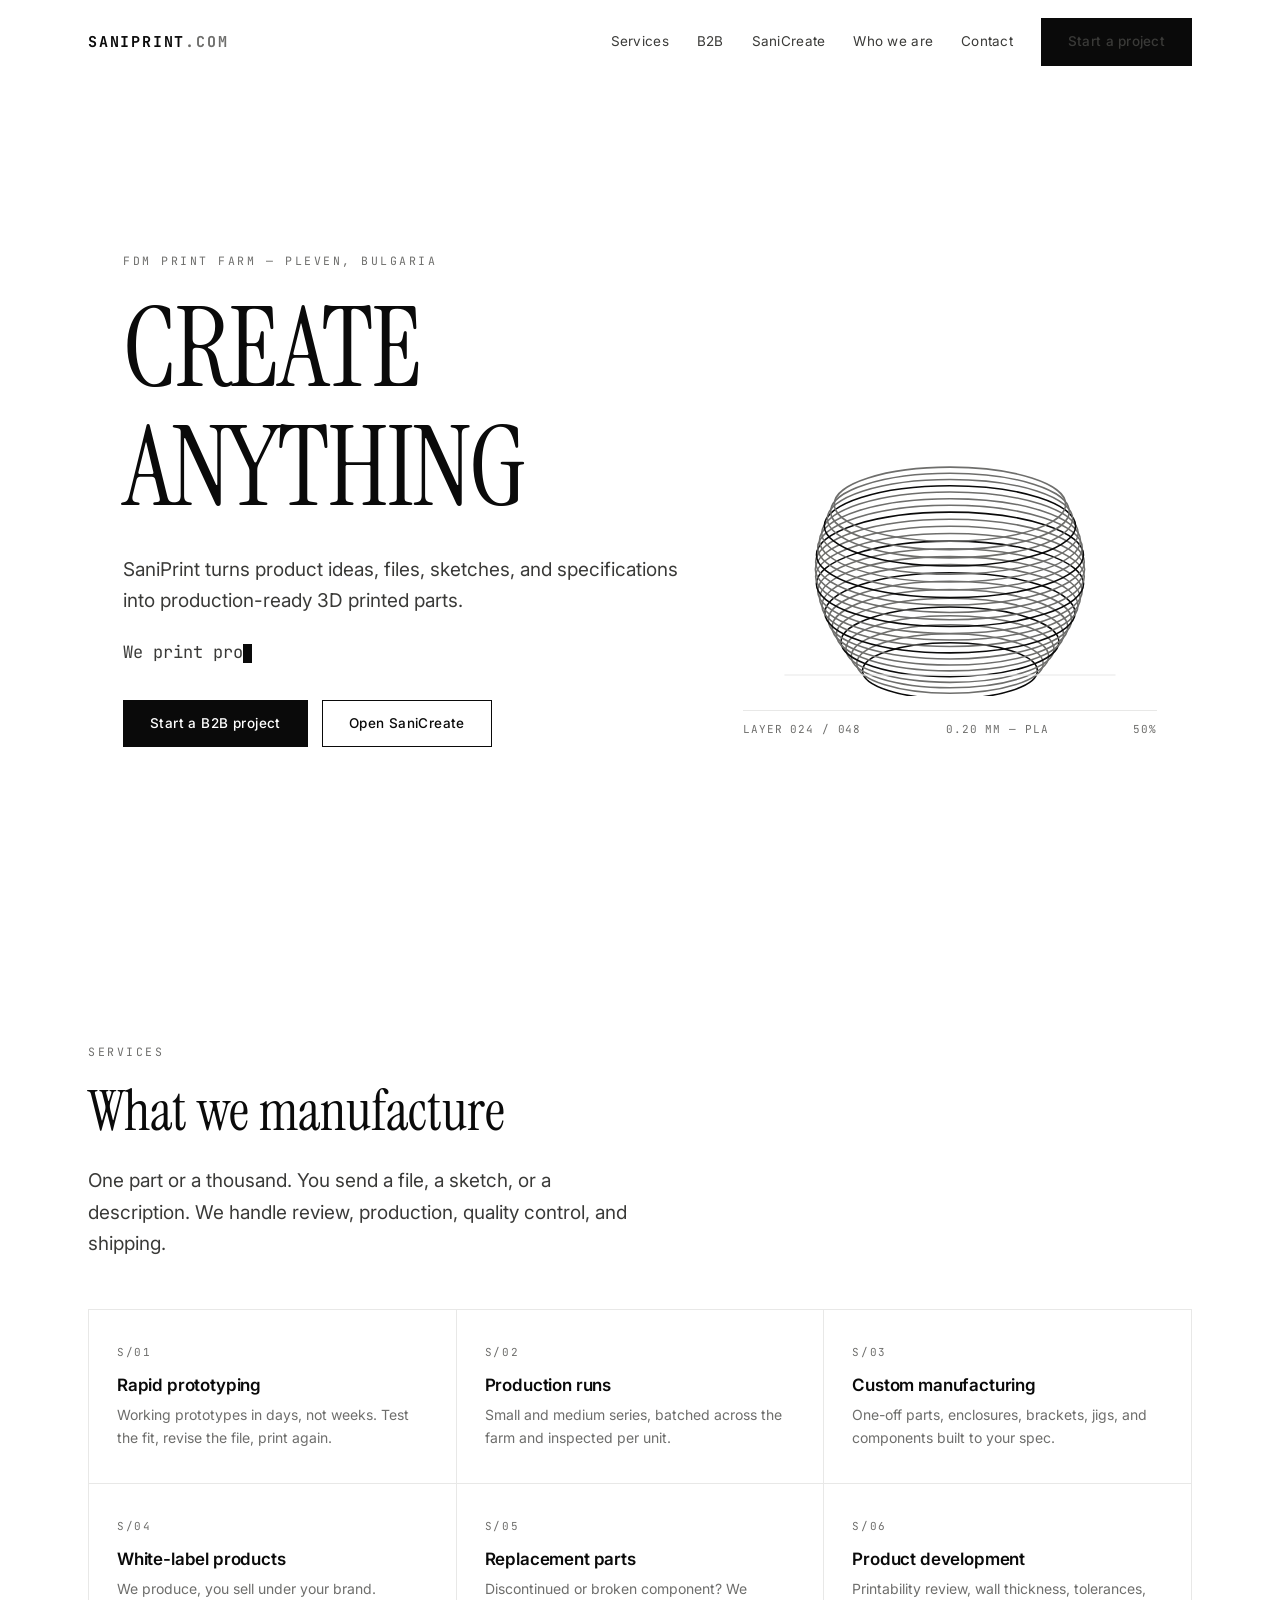
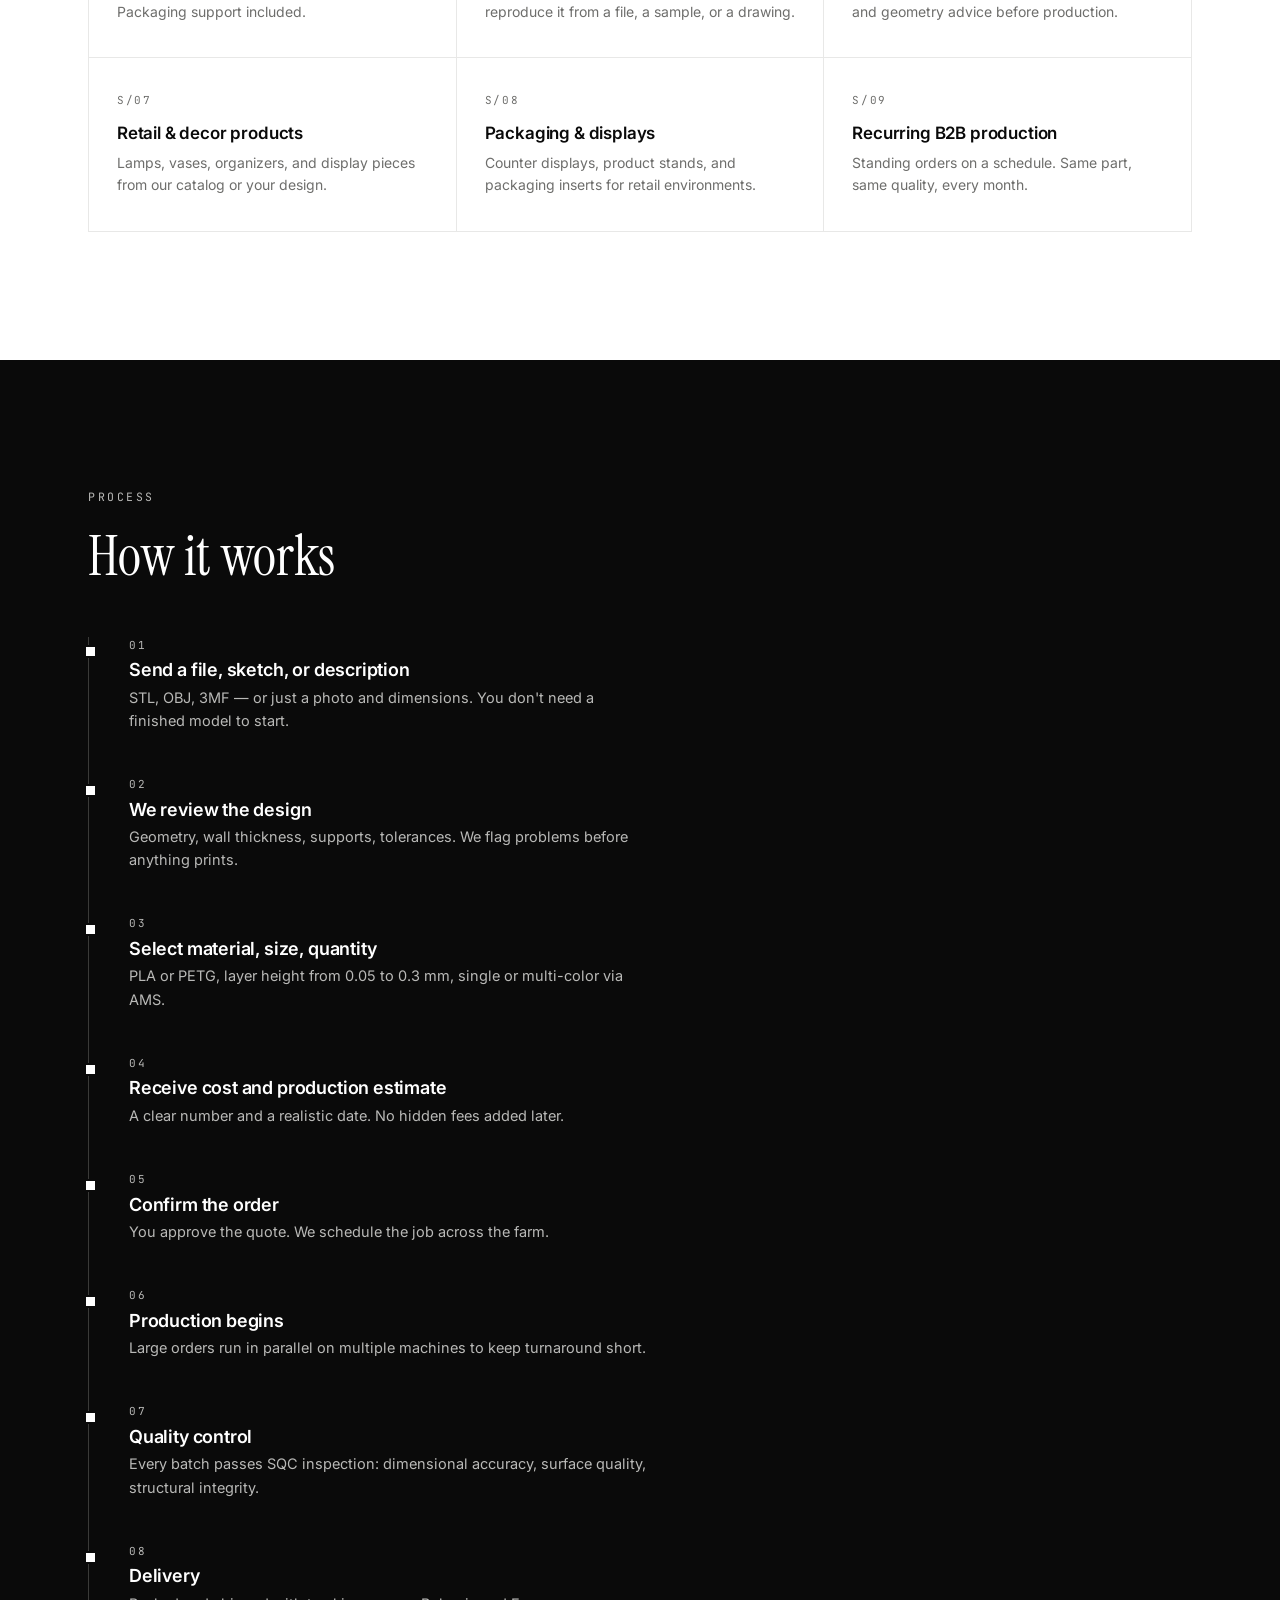
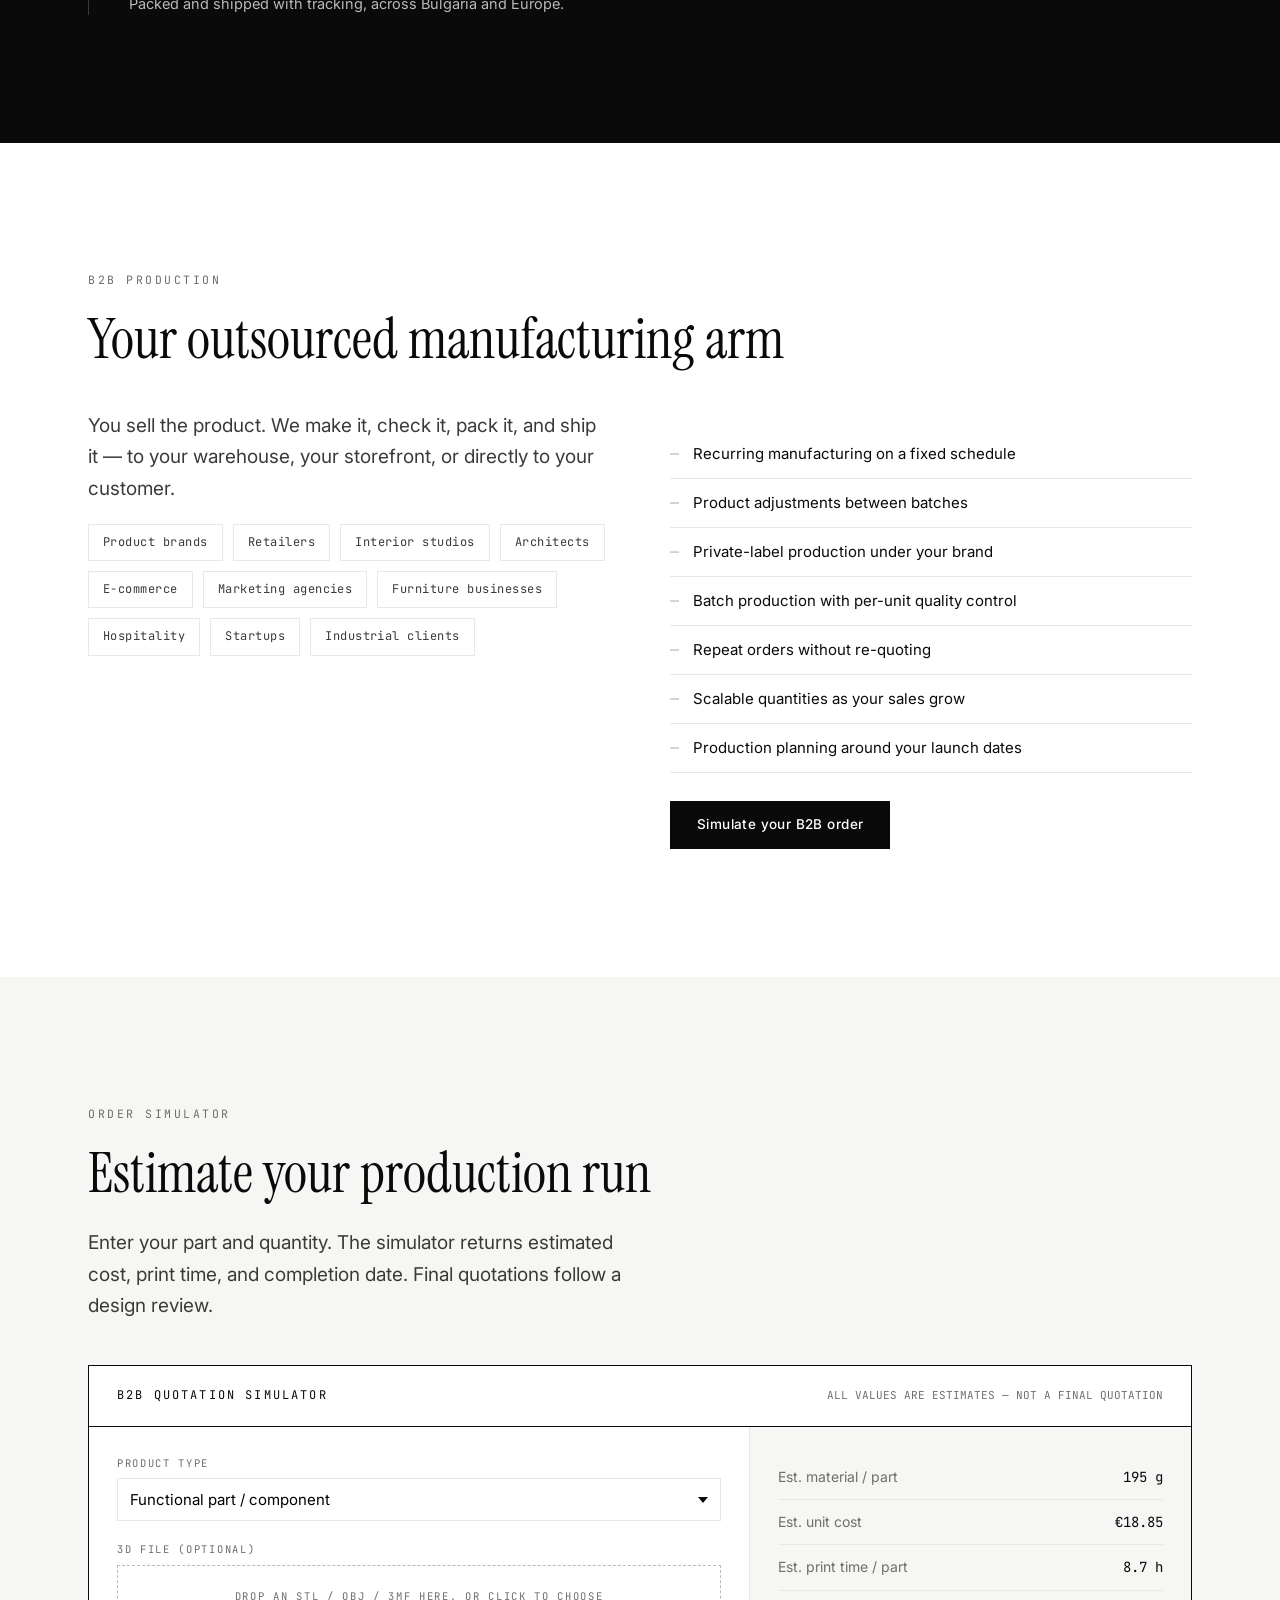
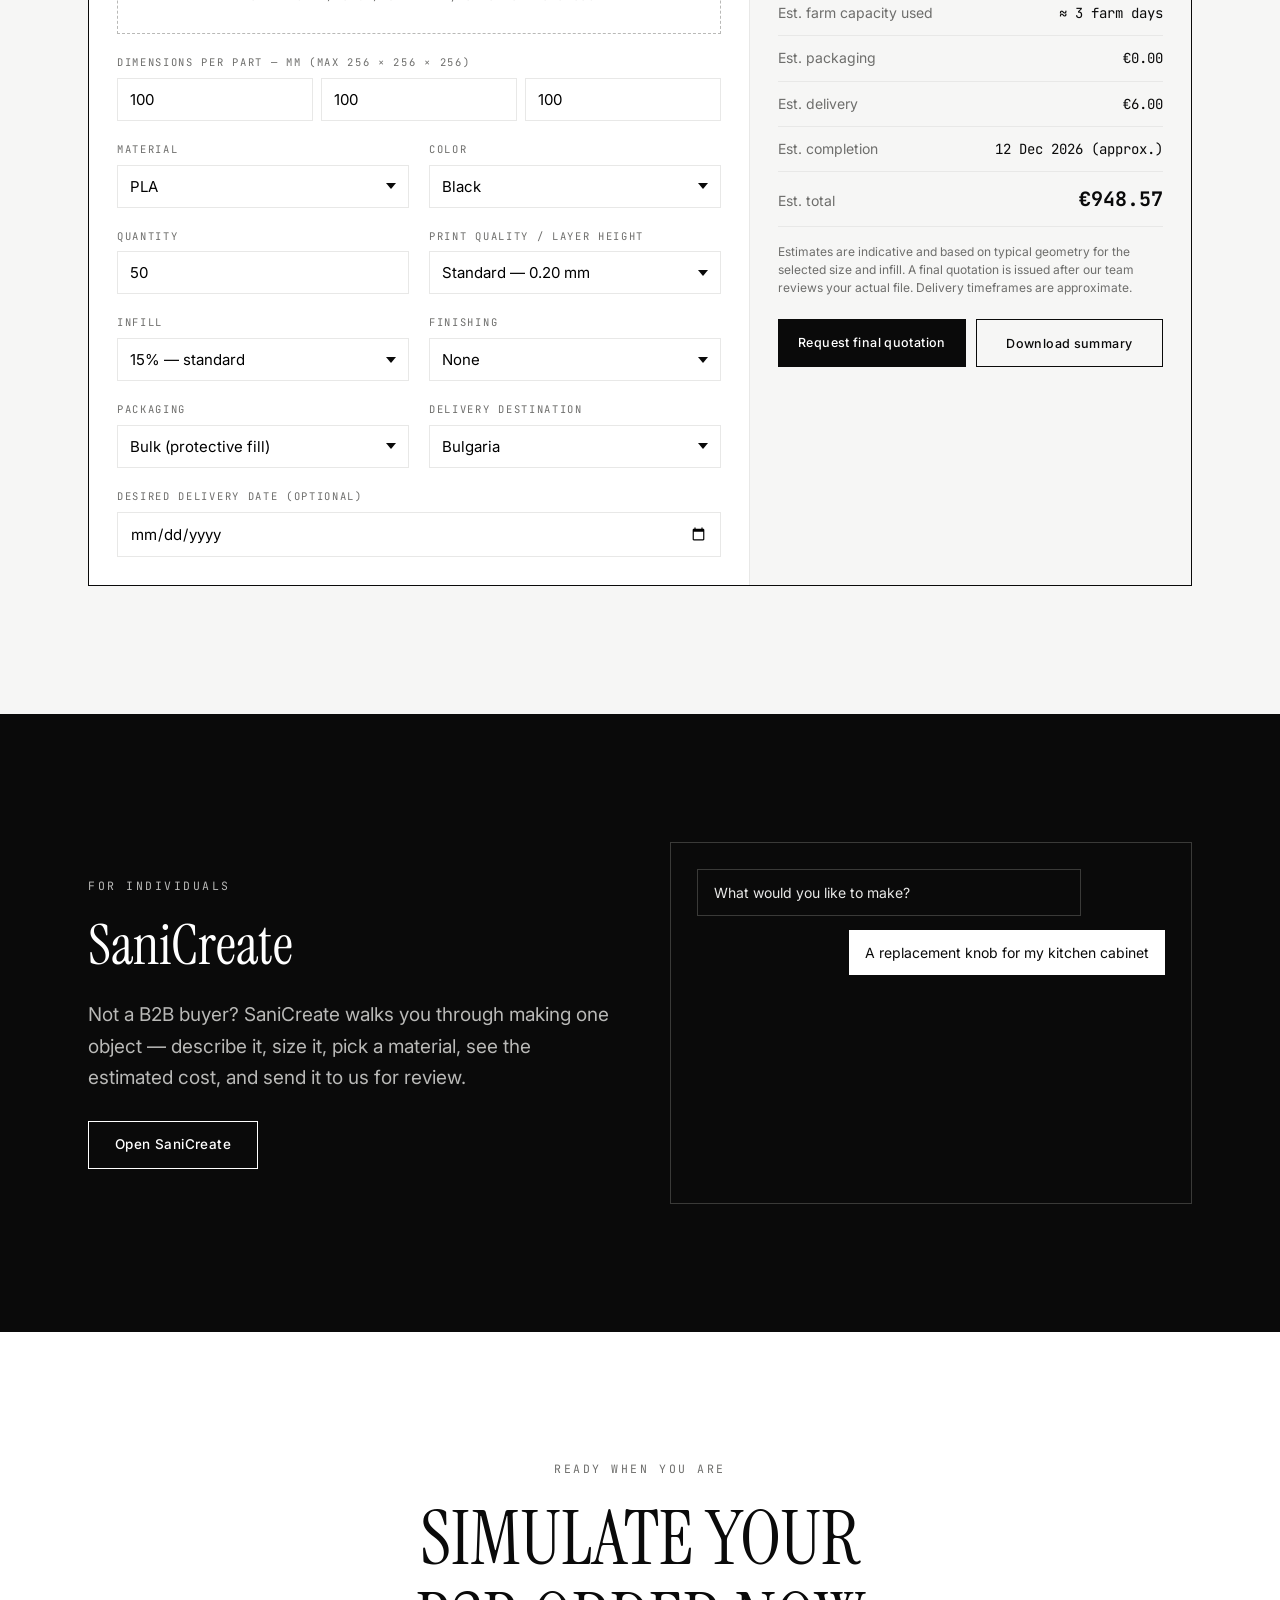
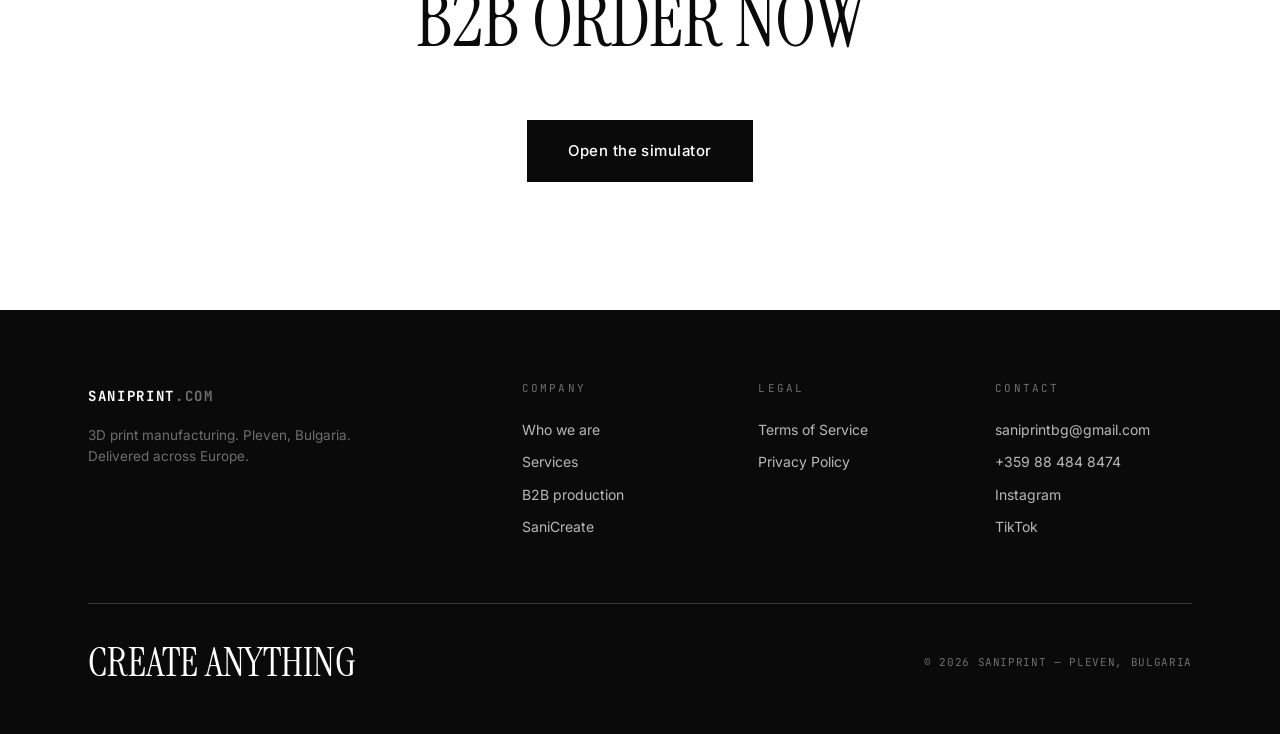
==== index.html @ cd3ac931 "Add design system and homepage (hero, services, process, B2B, order simulator)" ====
<!DOCTYPE html>
<html lang="en">
<head>
<meta charset="UTF-8">
<meta name="viewport" content="width=device-width, initial-scale=1.0">
<title>SaniPrint — Create Anything. 3D Print Manufacturing, Pleven, Bulgaria</title>
<meta name="description" content="SaniPrint turns product ideas, files, sketches, and specifications into production-ready 3D printed parts. FDM print farm in Pleven, Bulgaria. B2B production runs and custom orders, delivered across Europe.">
<link rel="preconnect" href="https://fonts.googleapis.com">
<link rel="preconnect" href="https://fonts.gstatic.com" crossorigin>
<link href="https://fonts.googleapis.com/css2?family=Instrument+Serif:ital@0;1&family=Inter:wght@400;500;600&family=JetBrains+Mono:wght@400;700&display=swap" rel="stylesheet">
<link rel="stylesheet" href="styles.css">
<meta property="og:title" content="SaniPrint — Create Anything">
<meta property="og:description" content="Production-ready 3D printed parts. FDM print farm in Pleven, Bulgaria. Delivered across Europe.">
<meta property="og:type" content="website">
<meta property="og:url" content="https://saniprint.com">
</head>
<body>

<header class="site-header" id="header">
  <div class="wrap header-inner">
    <a class="logo" href="/">SANIPRINT<span>.COM</span></a>
    <button class="nav-toggle" id="navToggle" aria-expanded="false" aria-controls="mainNav">MENU</button>
    <nav class="main-nav" id="mainNav" aria-label="Main navigation">
      <a href="#services">Services</a>
      <a href="#b2b">B2B</a>
      <a href="sanicreate.html">SaniCreate</a>
      <a href="who-we-are.html">Who we are</a>
      <a href="contact.html">Contact</a>
      <a class="btn" href="#simulator">Start a project</a>
    </nav>
  </div>
</header>

<main>

<!-- HERO -->
<section class="hero" style="padding-top:0;padding-bottom:0">
  <div class="wrap hero-grid">
    <div>
      <div class="section-label">FDM print farm — Pleven, Bulgaria</div>
      <h1>CREATE<br>ANYTHING</h1>
      <p class="lede" style="margin-bottom:22px">SaniPrint turns product ideas, files, sketches, and specifications into production-ready 3D printed parts.</p>
      <p class="typeline">We print <span id="typeTarget"></span><span class="cursor" aria-hidden="true"></span></p>
      <div class="hero-ctas">
        <a class="btn" href="#simulator">Start a B2B project</a>
        <a class="btn ghost" href="sanicreate.html">Open SaniCreate</a>
      </div>
    </div>
    <div class="hero-visual" aria-hidden="true">
      <svg id="heroObj" viewBox="0 0 400 420" fill="none" xmlns="http://www.w3.org/2000/svg">
        <!-- object builds layer by layer, bottom to top -->
        <g stroke="#0a0a0a" stroke-width="1.5">
          <g id="layers"></g>
        </g>
        <line x1="40" y1="400" x2="360" y2="400" stroke="#e8e8e7" stroke-width="1"/>
      </svg>
      <div class="hero-meta">
        <span id="layerCount">LAYER 000 / 048</span>
        <span>0.20 MM — PLA</span>
        <span id="pct">0%</span>
      </div>
    </div>
  </div>
</section>

<!-- SERVICES -->
<section id="services">
  <div class="wrap">
    <div class="section-label reveal">Services</div>
    <h2 class="reveal">What we manufacture</h2>
    <p class="lede reveal" style="margin-bottom:50px">One part or a thousand. You send a file, a sketch, or a description. We handle review, production, quality control, and shipping.</p>
    <div class="svc-grid">
      <div class="svc reveal"><div class="num">S/01</div><h3>Rapid prototyping</h3><p>Working prototypes in days, not weeks. Test the fit, revise the file, print again.</p></div>
      <div class="svc reveal"><div class="num">S/02</div><h3>Production runs</h3><p>Small and medium series, batched across the farm and inspected per unit.</p></div>
      <div class="svc reveal"><div class="num">S/03</div><h3>Custom manufacturing</h3><p>One-off parts, enclosures, brackets, jigs, and components built to your spec.</p></div>
      <div class="svc reveal"><div class="num">S/04</div><h3>White-label products</h3><p>We produce, you sell under your brand. Packaging support included.</p></div>
      <div class="svc reveal"><div class="num">S/05</div><h3>Replacement parts</h3><p>Discontinued or broken component? We reproduce it from a file, a sample, or a drawing.</p></div>
      <div class="svc reveal"><div class="num">S/06</div><h3>Product development</h3><p>Printability review, wall thickness, tolerances, and geometry advice before production.</p></div>
      <div class="svc reveal"><div class="num">S/07</div><h3>Retail &amp; decor products</h3><p>Lamps, vases, organizers, and display pieces from our catalog or your design.</p></div>
      <div class="svc reveal"><div class="num">S/08</div><h3>Packaging &amp; displays</h3><p>Counter displays, product stands, and packaging inserts for retail environments.</p></div>
      <div class="svc reveal"><div class="num">S/09</div><h3>Recurring B2B production</h3><p>Standing orders on a schedule. Same part, same quality, every month.</p></div>
    </div>
  </div>
</section>

<!-- HOW IT WORKS -->
<section class="on-dark">
  <div class="wrap">
    <div class="section-label reveal">Process</div>
    <h2 class="reveal">How it works</h2>
    <div class="steps">
      <div class="step reveal"><div class="num">01</div><h3>Send a file, sketch, or description</h3><p>STL, OBJ, 3MF — or just a photo and dimensions. You don't need a finished model to start.</p></div>
      <div class="step reveal"><div class="num">02</div><h3>We review the design</h3><p>Geometry, wall thickness, supports, tolerances. We flag problems before anything prints.</p></div>
      <div class="step reveal"><div class="num">03</div><h3>Select material, size, quantity</h3><p>PLA or PETG, layer height from 0.05 to 0.3 mm, single or multi-color via AMS.</p></div>
      <div class="step reveal"><div class="num">04</div><h3>Receive cost and production estimate</h3><p>A clear number and a realistic date. No hidden fees added later.</p></div>
      <div class="step reveal"><div class="num">05</div><h3>Confirm the order</h3><p>You approve the quote. We schedule the job across the farm.</p></div>
      <div class="step reveal"><div class="num">06</div><h3>Production begins</h3><p>Large orders run in parallel on multiple machines to keep turnaround short.</p></div>
      <div class="step reveal"><div class="num">07</div><h3>Quality control</h3><p>Every batch passes SQC inspection: dimensional accuracy, surface quality, structural integrity.</p></div>
      <div class="step reveal"><div class="num">08</div><h3>Delivery</h3><p>Packed and shipped with tracking, across Bulgaria and Europe.</p></div>
    </div>
  </div>
</section>

<!-- B2B -->
<section id="b2b">
  <div class="wrap">
    <div class="section-label reveal">B2B production</div>
    <h2 class="reveal">Your outsourced manufacturing arm</h2>
    <div class="b2b-cols">
      <div class="reveal">
        <p class="lede">You sell the product. We make it, check it, pack it, and ship it — to your warehouse, your storefront, or directly to your customer.</p>
        <div class="tag-list">
          <span class="tag">Product brands</span><span class="tag">Retailers</span>
          <span class="tag">Interior studios</span><span class="tag">Architects</span>
          <span class="tag">E-commerce</span><span class="tag">Marketing agencies</span>
          <span class="tag">Furniture businesses</span><span class="tag">Hospitality</span>
          <span class="tag">Startups</span><span class="tag">Industrial clients</span>
        </div>
      </div>
      <div class="reveal">
        <ul class="plain">
          <li>Recurring manufacturing on a fixed schedule</li>
          <li>Product adjustments between batches</li>
          <li>Private-label production under your brand</li>
          <li>Batch production with per-unit quality control</li>
          <li>Repeat orders without re-quoting</li>
          <li>Scalable quantities as your sales grow</li>
          <li>Production planning around your launch dates</li>
        </ul>
        <a class="btn" style="margin-top:28px" href="#simulator">Simulate your B2B order</a>
      </div>
    </div>
  </div>
</section>

<!-- SIMULATOR -->
<section id="simulator" class="on-grey">
  <div class="wrap">
    <div class="section-label reveal">Order simulator</div>
    <h2 class="reveal">Estimate your production run</h2>
    <p class="lede reveal" style="margin-bottom:44px">Enter your part and quantity. The simulator returns estimated cost, print time, and completion date. Final quotations follow a design review.</p>

    <div class="sim reveal">
      <div class="sim-head">
        <span class="t">B2B Quotation Simulator</span>
        <span class="est">ALL VALUES ARE ESTIMATES — NOT A FINAL QUOTATION</span>
      </div>
      <div class="sim-body">
        <form class="sim-form" id="simForm">
          <div class="field full">
            <label for="simType">Product type</label>
            <select id="simType">
              <option value="functional">Functional part / component</option>
              <option value="enclosure">Enclosure / housing</option>
              <option value="decor">Decorative / retail product</option>
              <option value="display">Display / packaging piece</option>
              <option value="proto">Prototype</option>
              <option value="other">Other</option>
            </select>
          </div>
          <div class="field full">
            <label>3D file (optional)</label>
            <label class="drop" id="drop">
              Drop an STL / OBJ / 3MF here, or click to choose
              <input type="file" id="simFile" accept=".stl,.obj,.3mf,.step,.stp">
              <div class="file-name" id="fileName"></div>
            </label>
          </div>
          <div class="field full">
            <label>Dimensions per part — mm (max 256 × 256 × 256)</label>
            <div class="dims">
              <input type="number" id="dimX" placeholder="X" min="1" max="256" value="100" aria-label="Width in millimeters">
              <input type="number" id="dimY" placeholder="Y" min="1" max="256" value="100" aria-label="Depth in millimeters">
              <input type="number" id="dimZ" placeholder="Z" min="1" max="256" value="100" aria-label="Height in millimeters">
            </div>
          </div>
          <div class="field">
            <label for="simMat">Material</label>
            <select id="simMat">
              <option value="pla">PLA</option>
              <option value="petg">PETG</option>
            </select>
          </div>
          <div class="field">
            <label for="simColor">Color</label>
            <select id="simColor">
              <option>Black</option><option>White</option><option>Grey</option>
              <option>Custom (on request)</option><option>Multi-color (AMS)</option>
            </select>
          </div>
          <div class="field">
            <label for="simQty">Quantity</label>
            <input type="number" id="simQty" min="1" max="10000" value="50">
          </div>
          <div class="field">
            <label for="simQual">Print quality / layer height</label>
            <select id="simQual">
              <option value="0.3">Draft — 0.30 mm</option>
              <option value="0.2" selected>Standard — 0.20 mm</option>
              <option value="0.12">Fine — 0.12 mm</option>
              <option value="0.05">Ultra fine — 0.05 mm</option>
            </select>
          </div>
          <div class="field">
            <label for="simInfill">Infill</label>
            <select id="simInfill">
              <option value="0.10">10% — light</option>
              <option value="0.15" selected>15% — standard</option>
              <option value="0.25">25% — strong</option>
              <option value="0.50">50% — heavy duty</option>
            </select>
          </div>
          <div class="field">
            <label for="simFinish">Finishing</label>
            <select id="simFinish">
              <option value="0">None</option>
              <option value="0.4">Support removal + cleanup</option>
              <option value="0.9">Surface finishing</option>
            </select>
          </div>
          <div class="field">
            <label for="simPack">Packaging</label>
            <select id="simPack">
              <option value="0">Bulk (protective fill)</option>
              <option value="0.35">Individual bags</option>
              <option value="0.9">Individual boxes</option>
            </select>
          </div>
          <div class="field">
            <label for="simDest">Delivery destination</label>
            <select id="simDest">
              <option value="bg">Bulgaria</option>
              <option value="ro">Romania / Greece</option>
              <option value="eu">Rest of EU</option>
            </select>
          </div>
          <div class="field full">
            <label for="simDate">Desired delivery date (optional)</label>
            <input type="date" id="simDate">
          </div>
        </form>
        <div class="sim-out" aria-live="polite">
          <div class="out-row"><span class="k">Est. material / part</span><span class="v" id="outMat">—</span></div>
          <div class="out-row"><span class="k">Est. unit cost</span><span class="v" id="outUnit">—</span></div>
          <div class="out-row"><span class="k">Est. print time / part</span><span class="v" id="outTime">—</span></div>
          <div class="out-row"><span class="k">Est. farm capacity used</span><span class="v" id="outCap">—</span></div>
          <div class="out-row"><span class="k">Est. packaging</span><span class="v" id="outPack">—</span></div>
          <div class="out-row"><span class="k">Est. delivery</span><span class="v" id="outShip">—</span></div>
          <div class="out-row"><span class="k">Est. completion</span><span class="v" id="outDate">—</span></div>
          <div class="out-row total"><span class="k">Est. total</span><span class="v" id="outTotal">—</span></div>
          <p class="sim-note">Estimates are indicative and based on typical geometry for the selected size and infill. A final quotation is issued after our team reviews your actual file. Delivery timeframes are approximate.</p>
          <div class="sim-actions">
            <a class="btn" id="requestQuote" href="#">Request final quotation</a>
            <button class="btn ghost" id="downloadSummary" type="button">Download summary</button>
          </div>
        </div>
      </div>
    </div>
  </div>
</section>

<!-- SANICREATE TEASER -->
<section class="on-dark">
  <div class="wrap sc-teaser">
    <div>
      <div class="section-label reveal">For individuals</div>
      <h2 class="reveal">SaniCreate</h2>
      <p class="lede reveal">Not a B2B buyer? SaniCreate walks you through making one object — describe it, size it, pick a material, see the estimated cost, and send it to us for review.</p>
      <a class="btn on-white-ghost reveal" style="margin-top:28px" href="sanicreate.html">Open SaniCreate</a>
    </div>
    <div class="chat-demo reveal" id="chatDemo" aria-hidden="true">
      <div class="msg bot">What would you like to make?</div>
      <div class="msg user">A replacement knob for my kitchen cabinet</div>
      <div class="msg bot">Functional part. Do you know the dimensions?</div>
      <div class="msg user">About 35 mm across</div>
      <div class="msg bot">PETG, 35 mm, black — est. cost and 3-day production. Ready to submit?</div>
    </div>
  </div>
</section>

<!-- BIG CTA -->
<section class="big-cta">
  <div class="wrap reveal">
    <div class="section-label">Ready when you are</div>
    <h2>SIMULATE YOUR<br>B2B ORDER NOW</h2>
    <a class="btn big" href="#simulator">Open the simulator</a>
  </div>
</section>

</main>

<footer>
  <div class="wrap">
    <div class="foot-grid">
      <div class="foot-brand">
        <a class="logo" href="/" style="color:#fff">SANIPRINT<span>.COM</span></a>
        <p>3D print manufacturing. Pleven, Bulgaria. Delivered across Europe.</p>
      </div>
      <div>
        <h4>Company</h4>
        <a href="who-we-are.html">Who we are</a>
        <a href="index.html#services">Services</a>
        <a href="index.html#b2b">B2B production</a>
        <a href="sanicreate.html">SaniCreate</a>
      </div>
      <div>
        <h4>Legal</h4>
        <a href="terms.html">Terms of Service</a>
        <a href="privacy.html">Privacy Policy</a>
      </div>
      <div>
        <h4>Contact</h4>
        <a href="mailto:saniprintbg@gmail.com">saniprintbg@gmail.com</a>
        <a href="tel:+359884848474">+359 88 484 8474</a>
        <a href="https://instagram.com/sani3dprint" rel="noopener" target="_blank">Instagram</a>
        <a href="https://tiktok.com/@sani_print" rel="noopener" target="_blank">TikTok</a>
      </div>
    </div>
    <div class="foot-bottom">
      <span class="foot-slogan">CREATE ANYTHING</span>
      <span class="foot-copy">© <span id="yr"></span> SANIPRINT — PLEVEN, BULGARIA</span>
    </div>
  </div>
</footer>

<script>
(function(){
"use strict";
var reduced = window.matchMedia('(prefers-reduced-motion: reduce)').matches;
document.getElementById('yr').textContent = new Date().getFullYear();

/* header */
var header = document.getElementById('header');
window.addEventListener('scroll', function(){ header.classList.toggle('scrolled', window.scrollY > 10); }, {passive:true});
var navToggle = document.getElementById('navToggle'), nav = document.getElementById('mainNav');
navToggle.addEventListener('click', function(){
  var open = nav.classList.toggle('open');
  navToggle.setAttribute('aria-expanded', open);
});
nav.addEventListener('click', function(e){ if(e.target.tagName==='A') nav.classList.remove('open'); });

/* reveal on scroll */
var io = new IntersectionObserver(function(entries){
  entries.forEach(function(en){ if(en.isIntersecting){ en.target.classList.add('in'); io.unobserve(en.target); } });
},{threshold:0.12});
document.querySelectorAll('.reveal').forEach(function(el){ io.observe(el); });

/* typewriter */
var words = ['prototypes.','products.','replacement parts.','retail displays.','custom components.','small production runs.','white-label products.','anything.'];
var tEl = document.getElementById('typeTarget'), wi=0, ci=0, del=false;
function type(){
  var w = words[wi];
  if(reduced){ tEl.textContent = 'anything.'; return; }
  tEl.textContent = w.slice(0, ci);
  if(!del){ ci++; if(ci > w.length){ del=true; setTimeout(type, w==='anything.'?2600:1400); return; } }
  else { ci--; if(ci===0){ del=false; wi=(wi+1)%words.length; } }
  setTimeout(type, del?38:75);
}
type();

/* hero: layer-by-layer object (isometric vase-like part) */
var layersG = document.getElementById('layers'), layerCount = document.getElementById('layerCount'), pctEl = document.getElementById('pct');
var N = 48, cx = 200, baseY = 396;
function radius(i){
  var t = i / (N-1);
  return 55 + 65*Math.sin(Math.PI * (0.15 + 0.85*t)) * (1 - 0.35*t) + 20*Math.sin(t*6);
}
for(var i=0;i<N;i++){
  var r = radius(i), ry = r*0.32, y = baseY - i*7;
  var e = document.createElementNS('http://www.w3.org/2000/svg','ellipse');
  e.setAttribute('cx',cx); e.setAttribute('cy',y);
  e.setAttribute('rx',r.toFixed(1)); e.setAttribute('ry',ry.toFixed(1));
  e.setAttribute('class','layer-path');
  e.setAttribute('stroke', i%4===0 ? '#0a0a0a' : '#6e6e6c');
  layersG.appendChild(e);
}
var layers = layersG.children, li = 0;
function buildLayer(){
  if(li >= N){
    setTimeout(function(){
      for(var j=0;j<N;j++) layers[j].style.opacity = 0;
      li = 0; pctEl.textContent='0%'; layerCount.textContent='LAYER 000 / 048';
      setTimeout(buildLayer, 700);
    }, 4200);
    return;
  }
  layers[li].style.opacity = 1;
  li++;
  layerCount.textContent = 'LAYER ' + String(li).padStart(3,'0') + ' / 048';
  pctEl.textContent = Math.round(li/N*100) + '%';
  setTimeout(buildLayer, reduced ? 0 : 130);
}
if(reduced){ for(var j=0;j<N;j++) layers[j].style.opacity=1; layerCount.textContent='LAYER 048 / 048'; pctEl.textContent='100%'; }
else buildLayer();

/* chat demo */
var demo = document.getElementById('chatDemo');
var demoIO = new IntersectionObserver(function(es){
  es.forEach(function(en){
    if(en.isIntersecting){
      demoIO.unobserve(en.target);
      var msgs = en.target.querySelectorAll('.msg');
      msgs.forEach(function(m,idx){ setTimeout(function(){ m.classList.add('show'); }, reduced?0:idx*650); });
    }
  });
},{threshold:0.3});
demoIO.observe(demo);

/* simulator */
var $ = function(id){ return document.getElementById(id); };
var fmt = function(n){ return '€' + n.toFixed(2); };
var densities = { pla: 1.24, petg: 1.27 };
var pricePerG = { pla: 0.055, petg: 0.065 };
var animState = {};

function animateVal(id, target, formatter){
  var el = $(id);
  if(reduced){ el.textContent = formatter(target); return; }
  var start = animState[id] || 0, t0 = null;
  animState[id] = target;
  function step(ts){
    if(!t0) t0 = ts;
    var p = Math.min((ts - t0)/400, 1);
    el.textContent = formatter(start + (target-start)*p);
    if(p < 1) requestAnimationFrame(step);
  }
  requestAnimationFrame(step);
}

function calc(){
  var x = +$('dimX').value||0, y = +$('dimY').value||0, z = +$('dimZ').value||0;
  var qty = Math.max(1, +$('simQty').value||1);
  var mat = $('simMat').value, infill = +$('simInfill').value, layer = +$('simQual').value;
  var finish = +$('simFinish').value, pack = +$('simPack').value, dest = $('simDest').value;
  if(!x||!y||!z){ return; }
  x=Math.min(x,256); y=Math.min(y,256); z=Math.min(z,256);

  // typical printed part occupies ~35% of its bounding box; shell + infill share of that
  var solidCm3 = (x*y*z)/1000 * 0.35 * (0.30 + infill);
  var grams = solidCm3 * densities[mat];
  var matCost = grams * pricePerG[mat];

  // time: base extrusion rate scaled by layer height (finer = slower)
  var hours = solidCm3 * 0.055 * (0.2/layer);
  hours = Math.max(hours, 0.3);

  var machineCost = hours * 1.1;
  var unit = matCost + machineCost + finish;
  if(qty >= 500) unit *= 0.82; else if(qty >= 100) unit *= 0.88; else if(qty >= 50) unit *= 0.93;
  unit = Math.max(unit, 1.2);

  var packCost = pack * qty;
  var ship = dest==='bg' ? Math.max(6, qty*0.04) : dest==='ro' ? Math.max(12, qty*0.07) : Math.max(18, qty*0.1);
  var total = unit*qty + packCost + ship;

  // capacity: 8 machines assumed for parallelism estimate; days of printing
  var totalHours = hours * qty;
  var farmDays = Math.ceil(totalHours / (8 * 20)); // 8 machines, ~20h/day
  var prodDays = Math.max(2, farmDays + 1);
  var shipDays = dest==='bg' ? 1 : dest==='ro' ? 3 : 5;
  var done = new Date(); done.setDate(done.getDate() + prodDays + shipDays + 1);

  animateVal('outMat', grams, function(v){ return v.toFixed(0)+' g'; });
  animateVal('outUnit', unit, fmt);
  $('outTime').textContent = hours < 1 ? Math.round(hours*60)+' min' : hours.toFixed(1)+' h';
  $('outCap').textContent = '≈ ' + farmDays + (farmDays===1?' farm day':' farm days');
  animateVal('outPack', packCost, fmt);
  animateVal('outShip', ship, fmt);
  $('outDate').textContent = done.toLocaleDateString('en-GB',{day:'numeric',month:'short',year:'numeric'}) + ' (approx.)';
  animateVal('outTotal', total, fmt);

  var subject = encodeURIComponent('B2B quotation request — ' + $('simType').options[$('simType').selectedIndex].text);
  var body = encodeURIComponent(summaryText());
  $('requestQuote').href = 'mailto:saniprintbg@gmail.com?subject='+subject+'&body='+body;
}

function summaryText(){
  return [
    'SANIPRINT — B2B ORDER SUMMARY (ESTIMATE)',
    '----------------------------------------',
    'Product type: ' + $('simType').options[$('simType').selectedIndex].text,
    'File: ' + ($('fileName').textContent || 'not attached — will send separately'),
    'Dimensions: ' + $('dimX').value+' × '+$('dimY').value+' × '+$('dimZ').value+' mm',
    'Material: ' + $('simMat').value.toUpperCase(),
    'Color: ' + $('simColor').value,
    'Quantity: ' + $('simQty').value,
    'Layer height: ' + $('simQual').value + ' mm',
    'Infill: ' + Math.round(+$('simInfill').value*100) + '%',
    'Finishing: ' + $('simFinish').options[$('simFinish').selectedIndex].text,
    'Packaging: ' + $('simPack').options[$('simPack').selectedIndex].text,
    'Destination: ' + $('simDest').options[$('simDest').selectedIndex].text,
    'Desired delivery: ' + ($('simDate').value || 'flexible'),
    '',
    'Est. material/part: ' + $('outMat').textContent,
    'Est. unit cost: ' + $('outUnit').textContent,
    'Est. print time/part: ' + $('outTime').textContent,
    'Est. completion: ' + $('outDate').textContent,
    'Est. total: ' + $('outTotal').textContent,
    '',
    'All values are estimates, not a final quotation.',
    'saniprint.com — Pleven, Bulgaria'
  ].join('\n');
}

document.getElementById('simForm').addEventListener('input', calc);
document.getElementById('simForm').addEventListener('change', calc);
calc();

/* file drop */
var drop = $('drop'), fileInput = $('simFile');
fileInput.addEventListener('change', function(){
  if(fileInput.files[0]) $('fileName').textContent = fileInput.files[0].name;
});
['dragover','dragenter'].forEach(function(ev){ drop.addEventListener(ev, function(e){ e.preventDefault(); drop.classList.add('over'); }); });
['dragleave','drop'].forEach(function(ev){ drop.addEventListener(ev, function(e){ e.preventDefault(); drop.classList.remove('over'); }); });
drop.addEventListener('drop', function(e){
  if(e.dataTransfer.files[0]) $('fileName').textContent = e.dataTransfer.files[0].name;
});

/* download summary */
$('downloadSummary').addEventListener('click', function(){
  var blob = new Blob([summaryText()], {type:'text/plain'});
  var a = document.createElement('a');
  a.href = URL.createObjectURL(blob);
  a.download = 'saniprint-b2b-summary.txt';
  a.click();
  URL.revokeObjectURL(a.href);
});
})();
</script>
</body>
</html>
---- styles.css ----
/* SaniPrint — monochrome industrial design system
   Palette: pure white, pure black, neutral greys only. */

:root{
  --white:#ffffff;
  --black:#0a0a0a;
  --g1:#f6f6f5;
  --g2:#e8e8e7;
  --g3:#b9b9b7;
  --g4:#6e6e6c;
  --g5:#3a3a38;
  --serif:'Instrument Serif',Georgia,serif;
  --sans:'Inter',-apple-system,BlinkMacSystemFont,sans-serif;
  --mono:'JetBrains Mono','SF Mono',monospace;
  --max:1200px;
  --pad:clamp(20px,4vw,48px);
}

*{margin:0;padding:0;box-sizing:border-box}
html{scroll-behavior:smooth}
@media (prefers-reduced-motion:reduce){
  html{scroll-behavior:auto}
  *,*::before,*::after{animation-duration:.01ms!important;animation-iteration-count:1!important;transition-duration:.01ms!important}
}
body{
  font-family:var(--sans);
  background:var(--white);
  color:var(--black);
  font-size:16px;
  line-height:1.6;
  -webkit-font-smoothing:antialiased;
}
::selection{background:var(--black);color:var(--white)}

a{color:inherit}
img,svg{display:block;max-width:100%}
button{font-family:inherit;cursor:pointer}
input,select,textarea{font-family:inherit;font-size:15px}

/* focus */
a:focus-visible,button:focus-visible,input:focus-visible,select:focus-visible,textarea:focus-visible,[tabindex]:focus-visible{
  outline:2px solid var(--black);outline-offset:3px;
}
.on-dark a:focus-visible,.on-dark button:focus-visible{outline-color:var(--white)}

.wrap{max-width:var(--max);margin:0 auto;padding-left:var(--pad);padding-right:var(--pad)}

/* ---------- header ---------- */
.site-header{
  position:sticky;top:0;z-index:100;
  background:rgba(255,255,255,.92);
  backdrop-filter:blur(8px);
  border-bottom:1px solid transparent;
  transition:border-color .3s,padding .3s;
}
.site-header.scrolled{border-bottom-color:var(--g2)}
.header-inner{
  display:flex;align-items:center;justify-content:space-between;
  padding-top:18px;padding-bottom:18px;
  transition:padding .3s;
}
.site-header.scrolled .header-inner{padding-top:12px;padding-bottom:12px}
.logo{
  font-family:var(--mono);font-weight:700;font-size:15px;
  letter-spacing:.12em;text-decoration:none;
}
.logo span{color:var(--g4)}
.main-nav{display:flex;gap:28px;align-items:center}
.main-nav a{
  font-size:13.5px;text-decoration:none;color:var(--g5);
  letter-spacing:.02em;transition:color .2s;
}
.main-nav a:hover,.main-nav a[aria-current]{color:var(--black)}
.btn{
  display:inline-block;
  font-size:13.5px;font-weight:500;letter-spacing:.03em;
  text-decoration:none;text-align:center;
  padding:12px 26px;border:1px solid var(--black);
  background:var(--black);color:var(--white);
  transition:background .2s,color .2s;
}
.btn:hover{background:var(--white);color:var(--black)}
.btn.ghost{background:transparent;color:var(--black)}
.btn.ghost:hover{background:var(--black);color:var(--white)}
.btn.on-white-ghost{background:transparent;color:var(--white);border-color:var(--white)}
.btn.on-white-ghost:hover{background:var(--white);color:var(--black)}
.btn.big{font-size:15px;padding:18px 40px}

.nav-toggle{display:none;background:none;border:1px solid var(--g2);padding:8px 12px;font-family:var(--mono);font-size:12px}
@media(max-width:820px){
  .main-nav{
    display:none;position:absolute;top:100%;left:0;right:0;
    background:var(--white);border-bottom:1px solid var(--g2);
    flex-direction:column;align-items:flex-start;gap:0;padding:8px var(--pad) 16px;
  }
  .main-nav.open{display:flex}
  .main-nav a{padding:10px 0;font-size:15px;width:100%}
  .main-nav .btn{margin-top:8px;width:100%}
  .nav-toggle{display:block}
}

/* ---------- sections ---------- */
section{padding:clamp(72px,10vw,130px) 0}
.section-label{
  font-family:var(--mono);font-size:11.5px;letter-spacing:.22em;
  text-transform:uppercase;color:var(--g4);margin-bottom:20px;
}
.on-dark .section-label{color:var(--g3)}
h1,h2,h3{font-weight:400;line-height:1.08}
h1{font-family:var(--serif);font-size:clamp(52px,9vw,110px);letter-spacing:-.01em}
h2{font-family:var(--serif);font-size:clamp(34px,5vw,56px);margin-bottom:24px}
h3{font-family:var(--sans);font-weight:600;font-size:17px;letter-spacing:-.01em}
.lede{font-size:clamp(16px,2vw,19px);color:var(--g5);max-width:560px;line-height:1.65}
.on-dark{background:var(--black);color:var(--white)}
.on-dark .lede{color:var(--g3)}
.on-grey{background:var(--g1)}

/* reveal on scroll */
.reveal{opacity:0;transform:translateY(24px);transition:opacity .7s ease,transform .7s ease}
.reveal.in{opacity:1;transform:none}
@media (prefers-reduced-motion:reduce){.reveal{opacity:1;transform:none}}

/* ---------- hero ---------- */
.hero{min-height:calc(100vh - 70px);display:flex;align-items:center;padding:60px 0}
.hero-grid{display:grid;grid-template-columns:1.15fr .85fr;gap:60px;align-items:center}
@media(max-width:900px){.hero-grid{grid-template-columns:1fr;gap:40px}}
.hero h1{margin:18px 0 26px}
.typeline{
  font-family:var(--mono);font-size:clamp(14px,1.8vw,17px);
  color:var(--g5);min-height:1.6em;margin-bottom:34px;
}
.typeline .cursor{display:inline-block;width:9px;height:1.1em;background:var(--black);vertical-align:text-bottom;animation:blink 1s steps(1) infinite}
@keyframes blink{50%{opacity:0}}
.hero-ctas{display:flex;gap:14px;flex-wrap:wrap}
.hero-visual{position:relative}
.hero-visual svg{width:100%;height:auto}
.layer-path{opacity:0}
.hero-meta{
  font-family:var(--mono);font-size:11px;color:var(--g4);
  display:flex;justify-content:space-between;margin-top:14px;
  border-top:1px solid var(--g2);padding-top:10px;letter-spacing:.08em;
}

/* ---------- services ---------- */
.svc-grid{
  display:grid;grid-template-columns:repeat(3,1fr);
  border-top:1px solid var(--g2);border-left:1px solid var(--g2);
}
@media(max-width:900px){.svc-grid{grid-template-columns:repeat(2,1fr)}}
@media(max-width:560px){.svc-grid{grid-template-columns:1fr}}
.svc{
  border-right:1px solid var(--g2);border-bottom:1px solid var(--g2);
  padding:34px 28px;transition:background .25s;
}
.svc:hover{background:var(--g1)}
.svc .num{font-family:var(--mono);font-size:11px;color:var(--g4);letter-spacing:.15em}
.svc h3{margin:14px 0 10px}
.svc p{font-size:14px;color:var(--g4);line-height:1.6}

/* ---------- how it works ---------- */
.steps{border-left:1px solid var(--g5);margin-top:50px}
.step{
  position:relative;padding:0 0 44px 40px;
}
.step:last-child{padding-bottom:0}
.step::before{
  content:'';position:absolute;left:-5px;top:8px;
  width:9px;height:9px;background:var(--black);border:2px solid var(--white);
}
.on-dark .step::before{background:var(--white);border-color:var(--black)}
.step .num{font-family:var(--mono);font-size:11px;letter-spacing:.2em;color:var(--g3)}
.step h3{margin:6px 0 6px;font-size:18px}
.step p{font-size:14.5px;color:var(--g3);max-width:520px}

/* ---------- b2b ---------- */
.b2b-cols{display:grid;grid-template-columns:1fr 1fr;gap:60px;margin-top:40px}
@media(max-width:800px){.b2b-cols{grid-template-columns:1fr}}
.tag-list{display:flex;flex-wrap:wrap;gap:10px;margin-top:20px}
.tag{
  font-family:var(--mono);font-size:12px;letter-spacing:.04em;
  border:1px solid var(--g2);padding:8px 14px;color:var(--g5);
}
ul.plain{list-style:none;margin-top:20px}
ul.plain li{
  padding:12px 0;border-bottom:1px solid var(--g2);
  font-size:15px;display:flex;gap:14px;align-items:baseline;
}
ul.plain li::before{content:'—';color:var(--g3);font-family:var(--mono)}

/* ---------- simulator ---------- */
.sim{border:1px solid var(--black);background:var(--white)}
.sim-head{
  padding:20px 28px;border-bottom:1px solid var(--black);
  display:flex;justify-content:space-between;align-items:center;flex-wrap:wrap;gap:8px;
}
.sim-head .t{font-family:var(--mono);font-size:12px;letter-spacing:.18em;text-transform:uppercase}
.sim-head .est{font-family:var(--mono);font-size:11px;color:var(--g4)}
.sim-body{display:grid;grid-template-columns:1.2fr .8fr}
@media(max-width:860px){.sim-body{grid-template-columns:1fr}}
.sim-form{padding:28px;border-right:1px solid var(--g2);display:grid;grid-template-columns:1fr 1fr;gap:20px}
@media(max-width:860px){.sim-form{border-right:none;border-bottom:1px solid var(--g2)}}
@media(max-width:560px){.sim-form{grid-template-columns:1fr}}
.field{display:flex;flex-direction:column;gap:7px}
.field.full{grid-column:1/-1}
.field label{font-family:var(--mono);font-size:10.5px;letter-spacing:.16em;text-transform:uppercase;color:var(--g4)}
.field input,.field select,.field textarea{
  border:1px solid var(--g2);padding:11px 12px;background:var(--white);
  transition:border-color .2s;border-radius:0;-webkit-appearance:none;appearance:none;
}
.field select{background-image:url("data:image/svg+xml,%3Csvg xmlns='http://www.w3.org/2000/svg' width='10' height='6'%3E%3Cpath d='M0 0l5 6 5-6z' fill='%230a0a0a'/%3E%3C/svg%3E");background-repeat:no-repeat;background-position:right 12px center}
.field input:focus,.field select:focus,.field textarea:focus{border-color:var(--black);outline:none}
.dims{display:grid;grid-template-columns:1fr 1fr 1fr;gap:8px}
.sim-out{padding:28px;background:var(--g1)}
.out-row{
  display:flex;justify-content:space-between;align-items:baseline;
  padding:11px 0;border-bottom:1px solid var(--g2);font-size:14px;
}
.out-row .k{color:var(--g4)}
.out-row .v{font-family:var(--mono);font-size:14px}
.out-row.total .v{font-size:20px;font-weight:700}
.sim-note{font-size:12px;color:var(--g4);margin-top:16px;line-height:1.5}
.sim-actions{display:flex;gap:10px;flex-wrap:wrap;margin-top:22px}
.sim-actions .btn{flex:1;min-width:150px;padding:13px 10px;font-size:12.5px}

/* file drop */
.drop{
  border:1px dashed var(--g3);padding:22px;text-align:center;
  font-size:13px;color:var(--g4);cursor:pointer;transition:border-color .2s,background .2s;
}
.drop:hover,.drop.over{border-color:var(--black);background:var(--g1)}
.drop input{display:none}
.drop .file-name{font-family:var(--mono);color:var(--black);font-size:12px;margin-top:6px}

/* ---------- big cta ---------- */
.big-cta{text-align:center}
.big-cta h2{font-size:clamp(38px,6.5vw,76px)}
.big-cta .btn{margin-top:34px}

/* ---------- sanicreate teaser ---------- */
.sc-teaser{display:grid;grid-template-columns:1fr 1fr;gap:60px;align-items:center}
@media(max-width:860px){.sc-teaser{grid-template-columns:1fr}}
.chat-demo{border:1px solid var(--g5);padding:26px;display:flex;flex-direction:column;gap:14px;min-height:280px}
.msg{max-width:82%;padding:12px 16px;font-size:14px;line-height:1.5;opacity:0;transform:translateY(10px);transition:opacity .5s,transform .5s}
.msg.show{opacity:1;transform:none}
.msg.bot{border:1px solid var(--g5);color:var(--g2)}
.msg.user{align-self:flex-end;background:var(--white);color:var(--black)}

/* ---------- footer ---------- */
footer{background:var(--black);color:var(--white);padding:70px 0 40px}
.foot-grid{display:grid;grid-template-columns:2fr 1fr 1fr 1fr;gap:40px}
@media(max-width:800px){.foot-grid{grid-template-columns:1fr 1fr}}
@media(max-width:500px){.foot-grid{grid-template-columns:1fr}}
.foot-grid h4{font-family:var(--mono);font-size:11px;letter-spacing:.2em;text-transform:uppercase;color:var(--g4);margin-bottom:16px;font-weight:400}
.foot-grid a{display:block;font-size:14px;color:var(--g3);text-decoration:none;padding:5px 0;transition:color .2s}
.foot-grid a:hover{color:var(--white)}
.foot-brand p{font-size:13.5px;color:var(--g4);margin-top:12px;max-width:280px}
.foot-bottom{
  margin-top:60px;padding-top:26px;border-top:1px solid var(--g5);
  display:flex;justify-content:space-between;align-items:center;flex-wrap:wrap;gap:14px;
}
.foot-slogan{font-family:var(--serif);font-size:clamp(26px,4vw,40px)}
.foot-copy{font-family:var(--mono);font-size:11px;color:var(--g4);letter-spacing:.06em}

/* ---------- inner pages ---------- */
.page-hero{padding:clamp(60px,8vw,100px) 0 clamp(30px,4vw,50px)}
.prose{max-width:720px}
.prose h2{font-size:clamp(24px,3vw,32px);margin:44px 0 14px}
.prose h2:first-child{margin-top:0}
.prose p,.prose li{font-size:15px;color:var(--g5);line-height:1.7;margin-bottom:12px}
.prose ul{padding-left:20px}
.placeholder{
  font-family:var(--mono);font-size:12px;background:var(--g1);
  border:1px dashed var(--g3);padding:3px 8px;color:var(--g4);
}

/* ---------- sanicreate app ---------- */
.sc-app{display:grid;grid-template-columns:1fr 1fr;min-height:calc(100vh - 70px);border-top:1px solid var(--g2)}
@media(max-width:900px){.sc-app{grid-template-columns:1fr;min-height:0}}
.sc-chat{border-right:1px solid var(--g2);display:flex;flex-direction:column;max-height:calc(100vh - 70px)}
@media(max-width:900px){.sc-chat{border-right:none;border-bottom:1px solid var(--g2);max-height:none}}
.sc-log{flex:1;overflow-y:auto;padding:32px;display:flex;flex-direction:column;gap:16px}
.sc-msg{max-width:85%;padding:13px 17px;font-size:14.5px;line-height:1.55;opacity:0;transform:translateY(10px);animation:msgIn .45s forwards}
@keyframes msgIn{to{opacity:1;transform:none}}
.sc-msg.bot{border:1px solid var(--g2);background:var(--white)}
.sc-msg.user{align-self:flex-end;background:var(--black);color:var(--white)}
.sc-options{display:flex;flex-wrap:wrap;gap:8px;padding:0 32px 12px}
.sc-opt{
  border:1px solid var(--black);background:var(--white);padding:10px 18px;
  font-size:13.5px;transition:background .15s,color .15s;
}
.sc-opt:hover{background:var(--black);color:var(--white)}
.sc-inputbar{display:flex;gap:8px;padding:16px 32px;border-top:1px solid var(--g2)}
.sc-inputbar input{flex:1;border:1px solid var(--g2);padding:12px 14px}
.sc-inputbar input:focus{border-color:var(--black);outline:none}
.sc-preview{background:var(--g1);padding:36px;display:flex;flex-direction:column}
.sc-preview .viz{flex:1;display:flex;align-items:center;justify-content:center;min-height:280px}
.sc-preview svg{max-width:320px;width:100%}
.sc-specs{border-top:1px solid var(--g2);padding-top:18px}
.spec-row{display:flex;justify-content:space-between;font-size:13px;padding:7px 0;border-bottom:1px solid var(--g2)}
.spec-row .k{color:var(--g4)}
.spec-row .v{font-family:var(--mono)}
.spec-row.big .v{font-size:17px;font-weight:700}
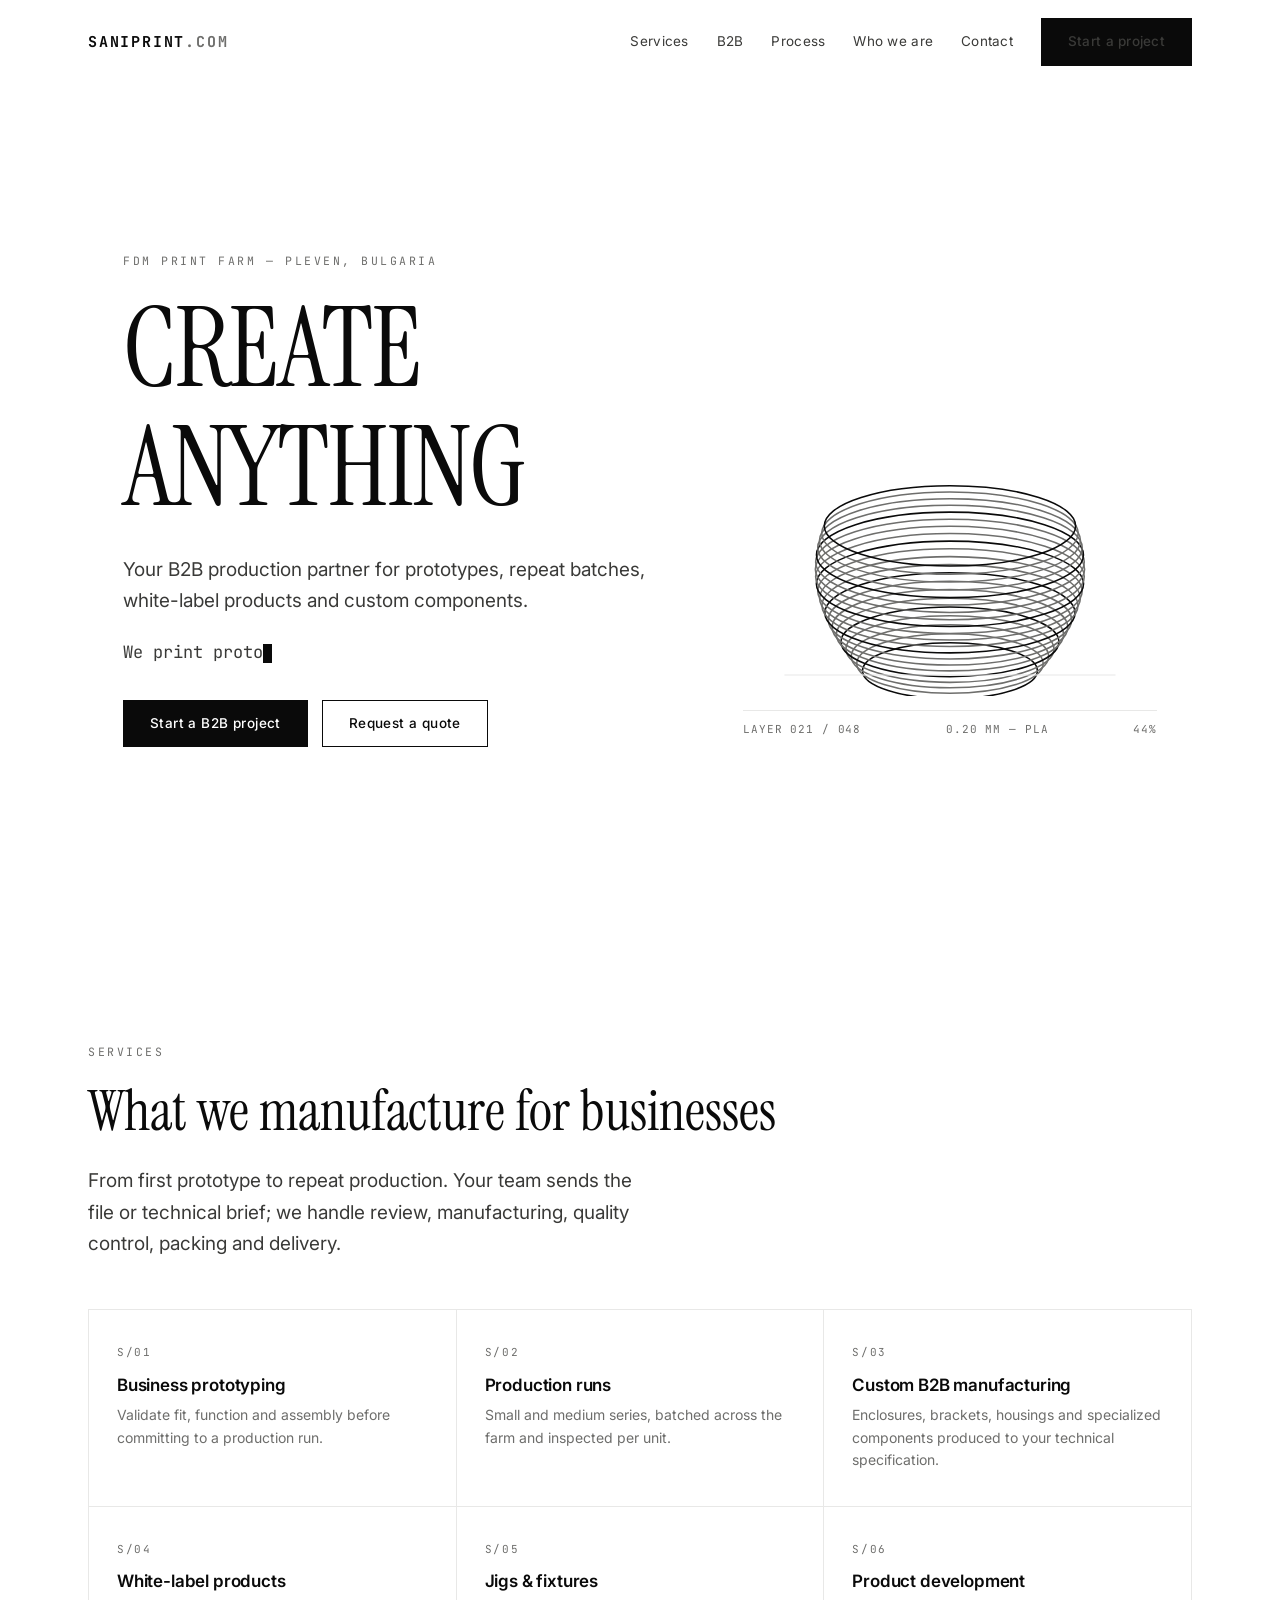
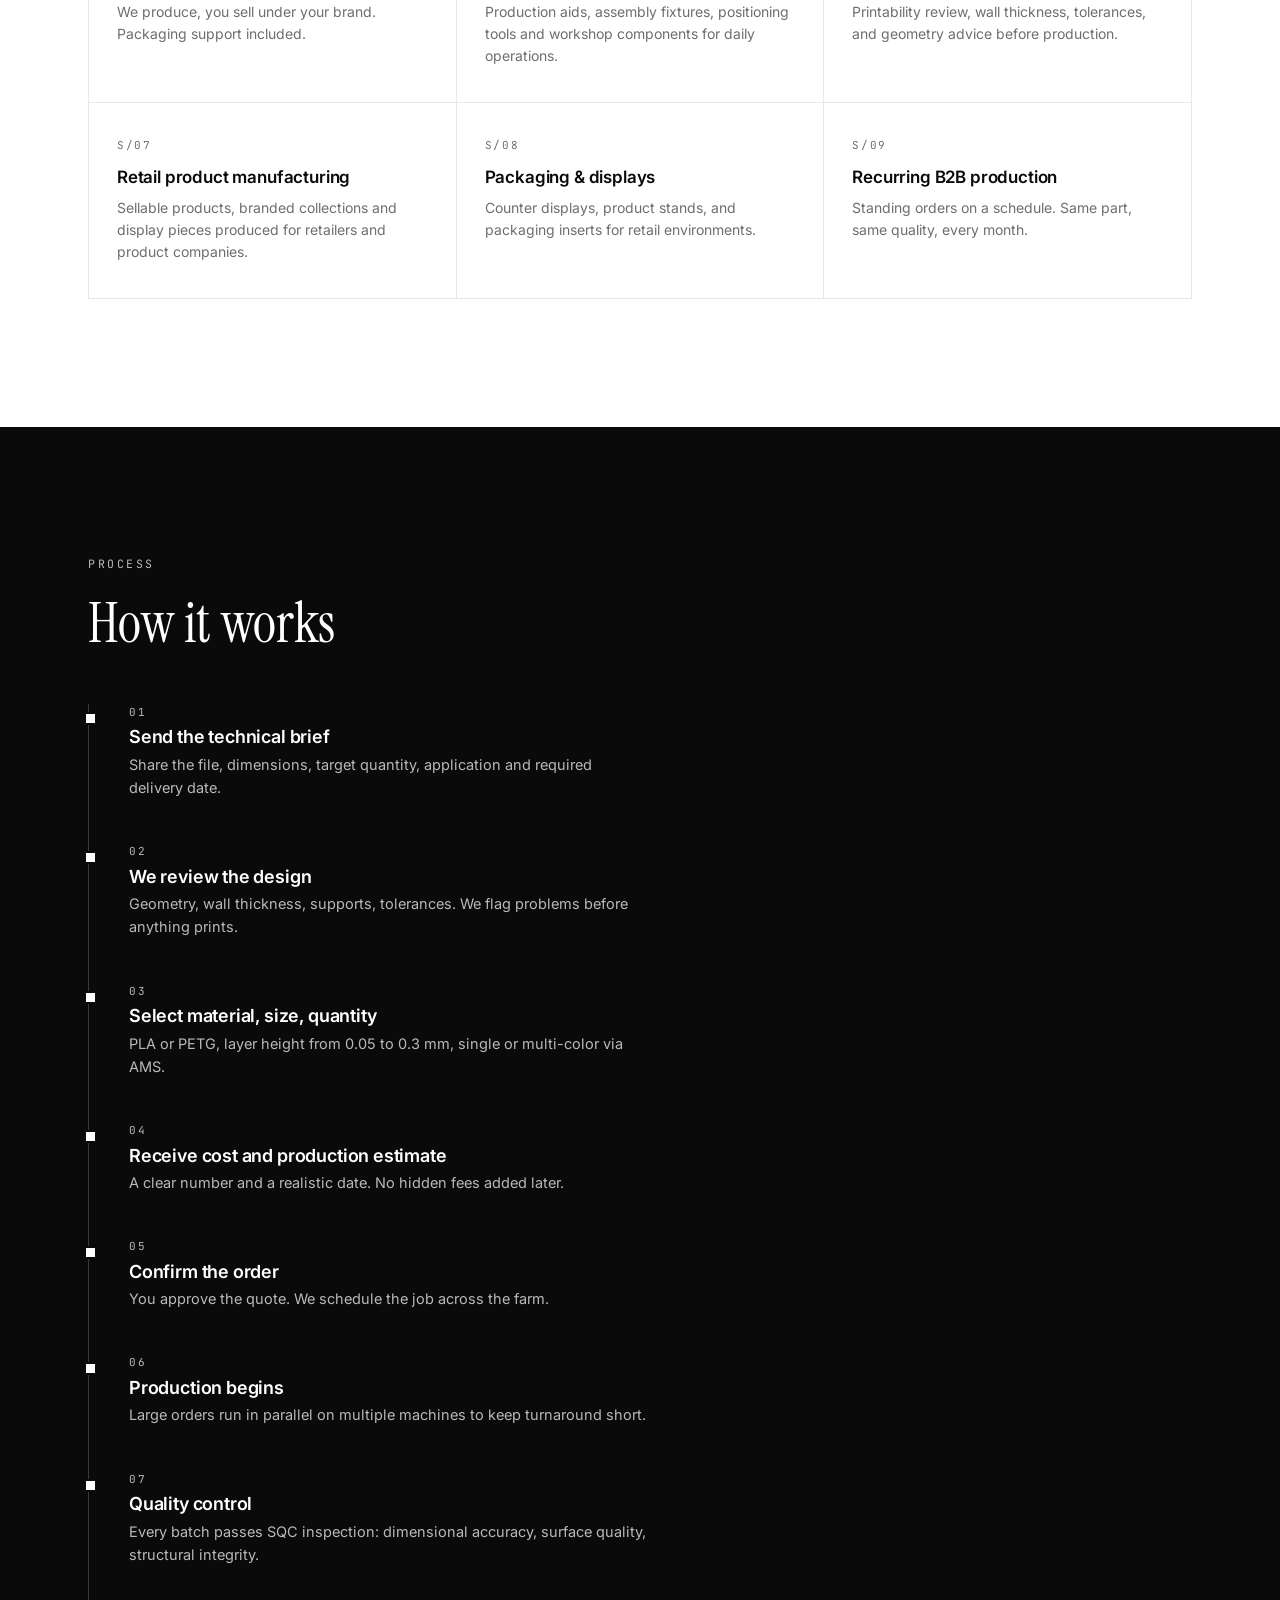
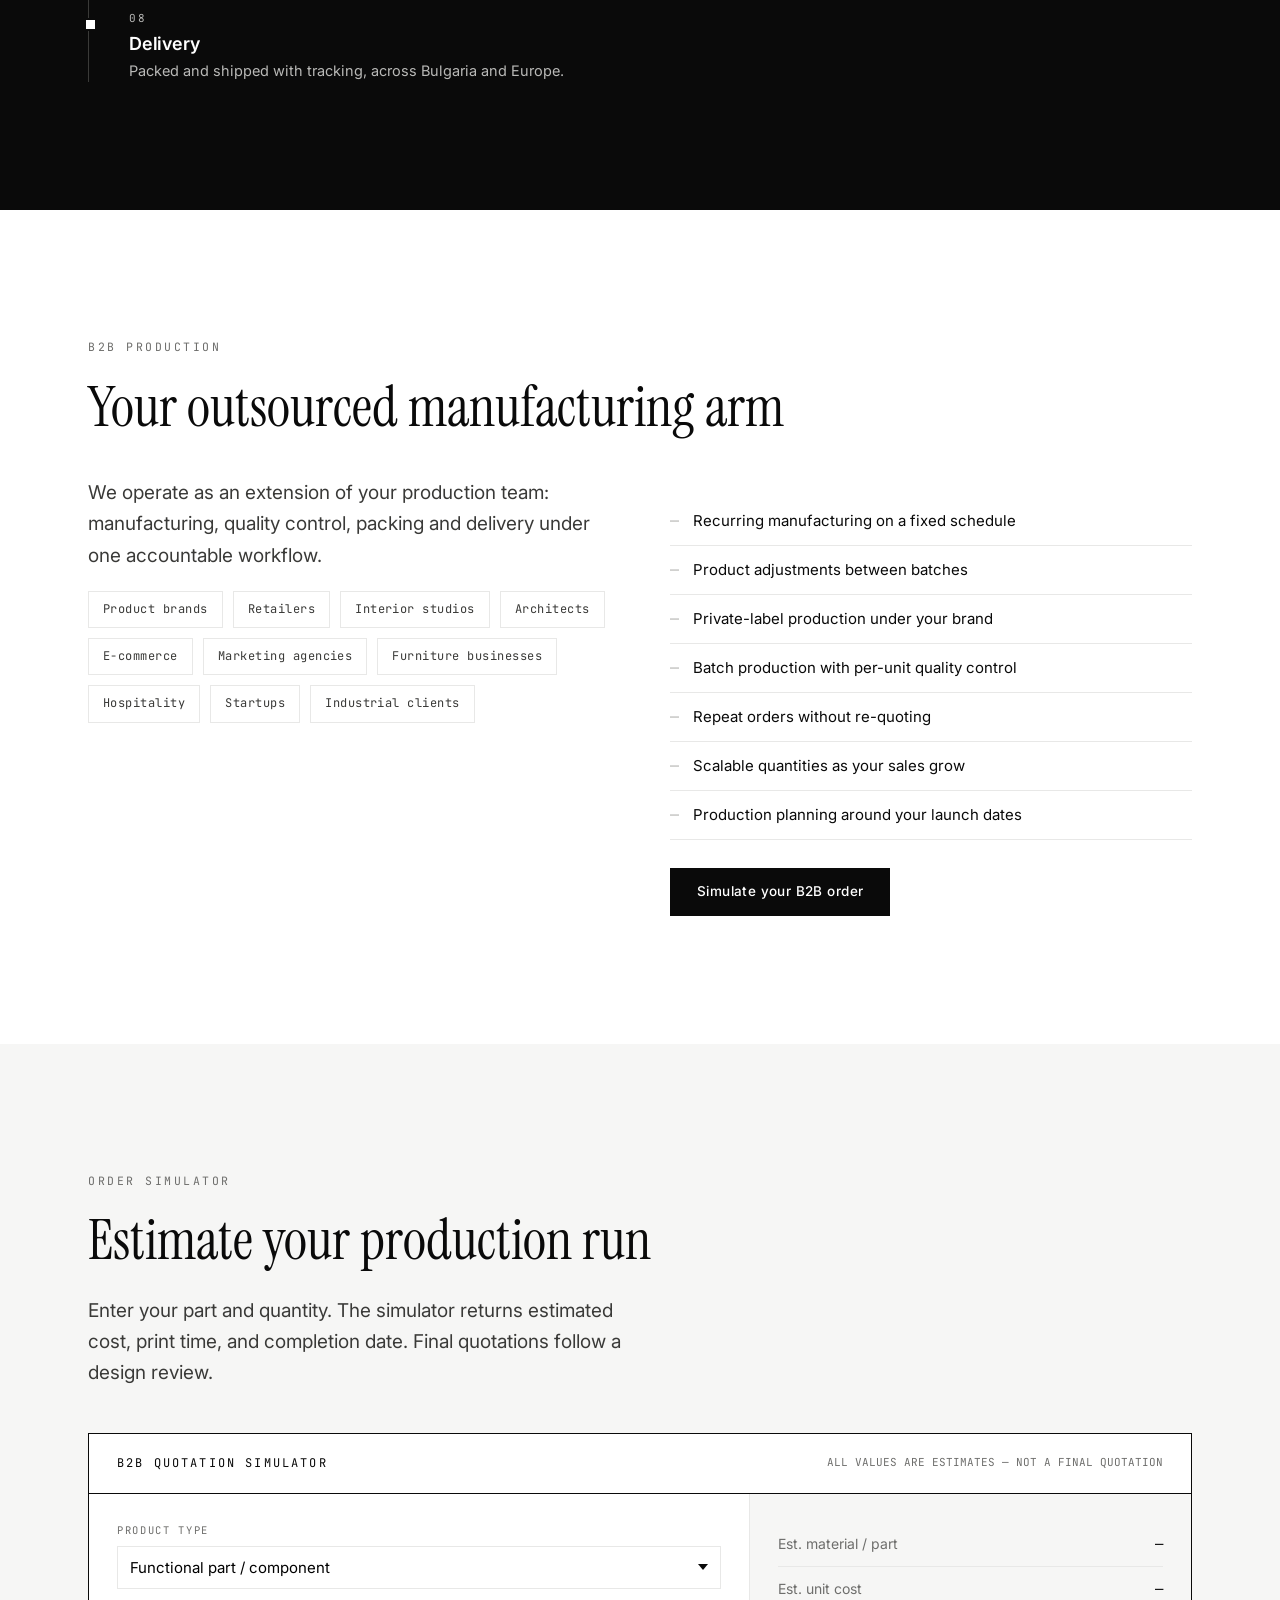
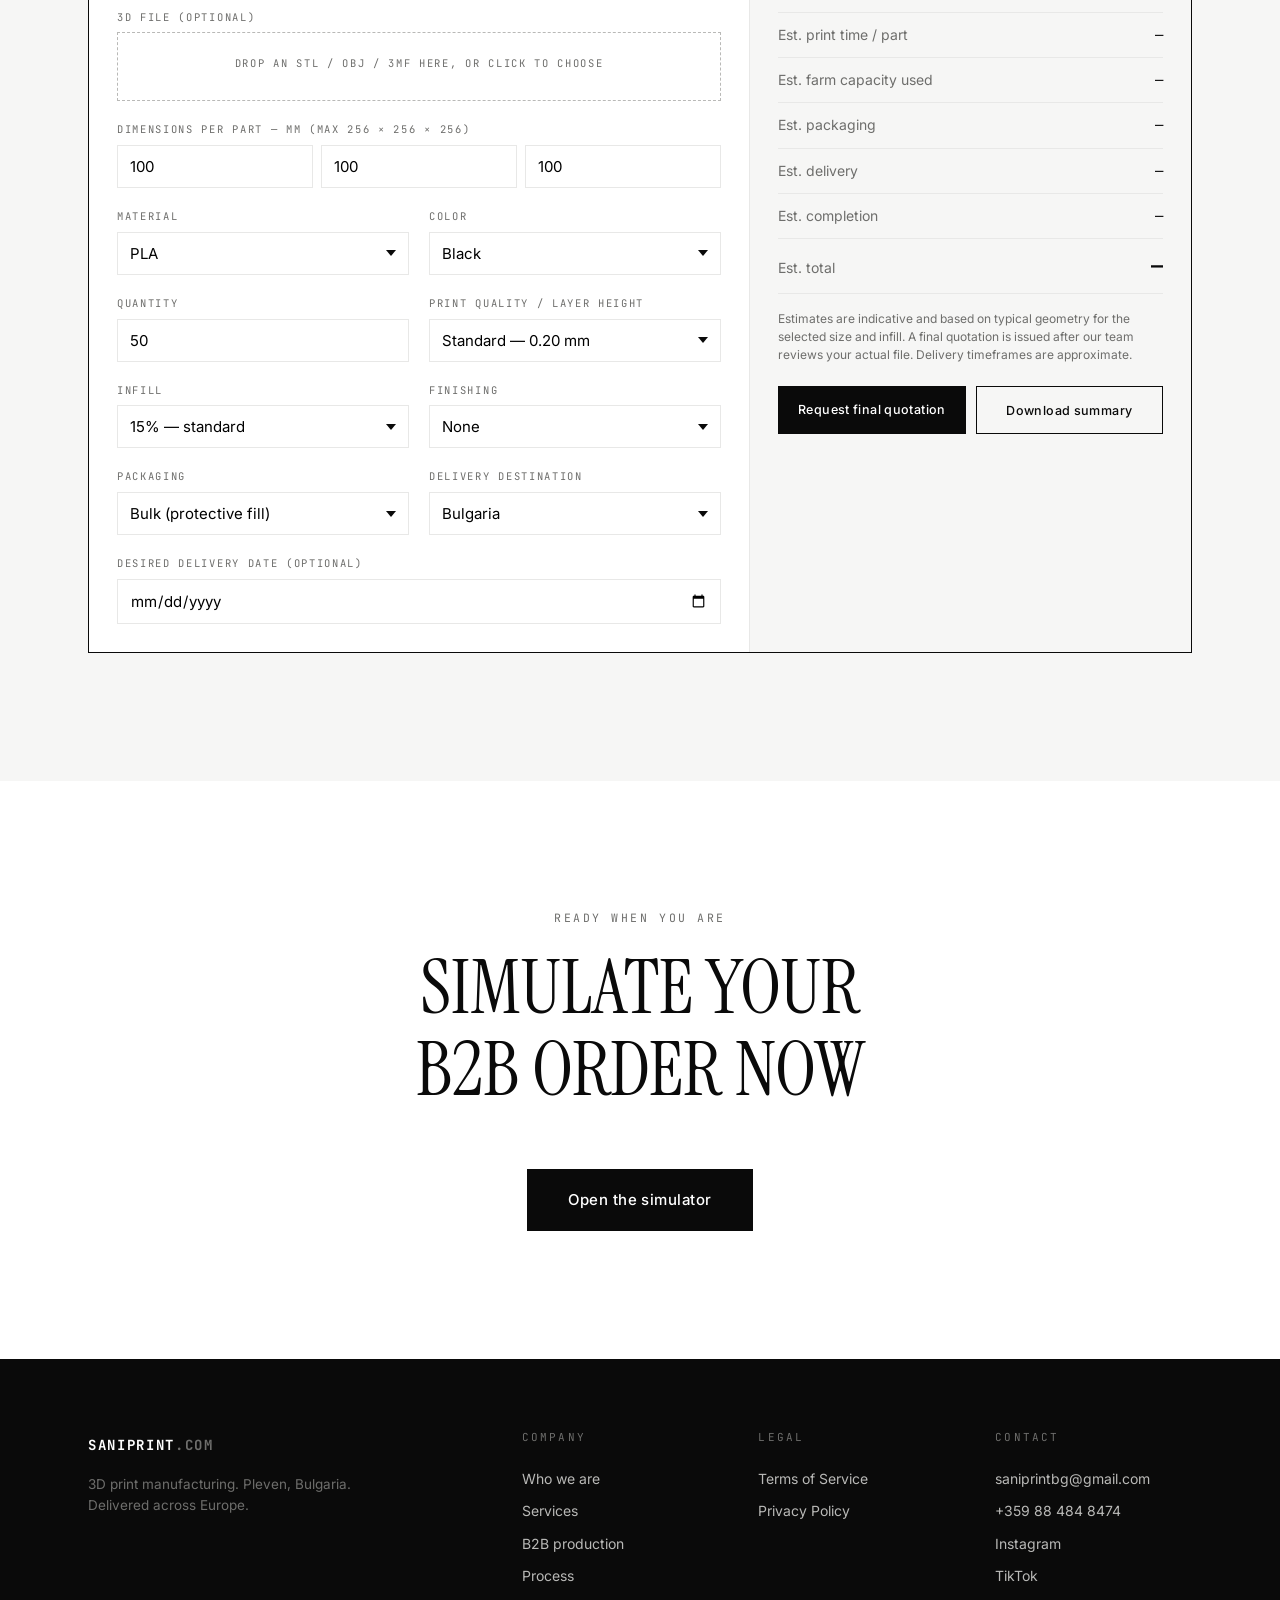
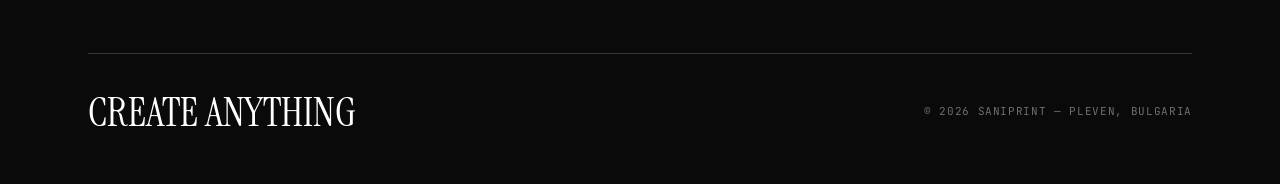
==== commit 87ea2020: "Refocus SaniPrint website on B2B manufacturing" ====
--- a/index.html
+++ b/index.html
@@ -3,14 +3,14 @@
 <head>
 <meta charset="UTF-8">
 <meta name="viewport" content="width=device-width, initial-scale=1.0">
-<title>SaniPrint — Create Anything. 3D Print Manufacturing, Pleven, Bulgaria</title>
-<meta name="description" content="SaniPrint turns product ideas, files, sketches, and specifications into production-ready 3D printed parts. FDM print farm in Pleven, Bulgaria. B2B production runs and custom orders, delivered across Europe.">
+<title>SaniPrint — B2B 3D Printing &amp; Production, Pleven, Bulgaria</title>
+<meta name="description" content="SaniPrint is a B2B 3D printing and production partner in Pleven, Bulgaria. Prototypes, repeat production, white-label products, jigs, fixtures and custom business components delivered across Europe.">
 <link rel="preconnect" href="https://fonts.googleapis.com">
 <link rel="preconnect" href="https://fonts.gstatic.com" crossorigin>
 <link href="https://fonts.googleapis.com/css2?family=Instrument+Serif:ital@0;1&family=Inter:wght@400;500;600&family=JetBrains+Mono:wght@400;700&display=swap" rel="stylesheet">
 <link rel="stylesheet" href="styles.css">
 <meta property="og:title" content="SaniPrint — Create Anything">
-<meta property="og:description" content="Production-ready 3D printed parts. FDM print farm in Pleven, Bulgaria. Delivered across Europe.">
+<meta property="og:description" content="B2B prototypes, repeat production and custom business components from our FDM print farm in Pleven, Bulgaria.">
 <meta property="og:type" content="website">
 <meta property="og:url" content="https://saniprint.com">
 </head>
@@ -23,7 +23,7 @@
     <nav class="main-nav" id="mainNav" aria-label="Main navigation">
       <a href="#services">Services</a>
       <a href="#b2b">B2B</a>
-      <a href="sanicreate.html">SaniCreate</a>
+      <a href="#process">Process</a>
       <a href="who-we-are.html">Who we are</a>
       <a href="contact.html">Contact</a>
       <a class="btn" href="#simulator">Start a project</a>
@@ -39,11 +39,11 @@
     <div>
       <div class="section-label">FDM print farm — Pleven, Bulgaria</div>
       <h1>CREATE<br>ANYTHING</h1>
-      <p class="lede" style="margin-bottom:22px">SaniPrint turns product ideas, files, sketches, and specifications into production-ready 3D printed parts.</p>
+      <p class="lede" style="margin-bottom:22px">Your B2B production partner for prototypes, repeat batches, white-label products and custom components.</p>
       <p class="typeline">We print <span id="typeTarget"></span><span class="cursor" aria-hidden="true"></span></p>
       <div class="hero-ctas">
         <a class="btn" href="#simulator">Start a B2B project</a>
-        <a class="btn ghost" href="sanicreate.html">Open SaniCreate</a>
+        <a class="btn ghost" href="contact.html">Request a quote</a>
       </div>
     </div>
     <div class="hero-visual" aria-hidden="true">
@@ -67,16 +67,16 @@
 <section id="services">
   <div class="wrap">
     <div class="section-label reveal">Services</div>
-    <h2 class="reveal">What we manufacture</h2>
-    <p class="lede reveal" style="margin-bottom:50px">One part or a thousand. You send a file, a sketch, or a description. We handle review, production, quality control, and shipping.</p>
+    <h2 class="reveal">What we manufacture for businesses</h2>
+    <p class="lede reveal" style="margin-bottom:50px">From first prototype to repeat production. Your team sends the file or technical brief; we handle review, manufacturing, quality control, packing and delivery.</p>
     <div class="svc-grid">
-      <div class="svc reveal"><div class="num">S/01</div><h3>Rapid prototyping</h3><p>Working prototypes in days, not weeks. Test the fit, revise the file, print again.</p></div>
+      <div class="svc reveal"><div class="num">S/01</div><h3>Business prototyping</h3><p>Validate fit, function and assembly before committing to a production run.</p></div>
       <div class="svc reveal"><div class="num">S/02</div><h3>Production runs</h3><p>Small and medium series, batched across the farm and inspected per unit.</p></div>
-      <div class="svc reveal"><div class="num">S/03</div><h3>Custom manufacturing</h3><p>One-off parts, enclosures, brackets, jigs, and components built to your spec.</p></div>
+      <div class="svc reveal"><div class="num">S/03</div><h3>Custom B2B manufacturing</h3><p>Enclosures, brackets, housings and specialized components produced to your technical specification.</p></div>
       <div class="svc reveal"><div class="num">S/04</div><h3>White-label products</h3><p>We produce, you sell under your brand. Packaging support included.</p></div>
-      <div class="svc reveal"><div class="num">S/05</div><h3>Replacement parts</h3><p>Discontinued or broken component? We reproduce it from a file, a sample, or a drawing.</p></div>
+      <div class="svc reveal"><div class="num">S/05</div><h3>Jigs &amp; fixtures</h3><p>Production aids, assembly fixtures, positioning tools and workshop components for daily operations.</p></div>
       <div class="svc reveal"><div class="num">S/06</div><h3>Product development</h3><p>Printability review, wall thickness, tolerances, and geometry advice before production.</p></div>
-      <div class="svc reveal"><div class="num">S/07</div><h3>Retail &amp; decor products</h3><p>Lamps, vases, organizers, and display pieces from our catalog or your design.</p></div>
+      <div class="svc reveal"><div class="num">S/07</div><h3>Retail product manufacturing</h3><p>Sellable products, branded collections and display pieces produced for retailers and product companies.</p></div>
       <div class="svc reveal"><div class="num">S/08</div><h3>Packaging &amp; displays</h3><p>Counter displays, product stands, and packaging inserts for retail environments.</p></div>
       <div class="svc reveal"><div class="num">S/09</div><h3>Recurring B2B production</h3><p>Standing orders on a schedule. Same part, same quality, every month.</p></div>
     </div>
@@ -84,12 +84,12 @@
 </section>
 
 <!-- HOW IT WORKS -->
-<section class="on-dark">
+<section class="on-dark" id="process">
   <div class="wrap">
     <div class="section-label reveal">Process</div>
     <h2 class="reveal">How it works</h2>
     <div class="steps">
-      <div class="step reveal"><div class="num">01</div><h3>Send a file, sketch, or description</h3><p>STL, OBJ, 3MF — or just a photo and dimensions. You don't need a finished model to start.</p></div>
+      <div class="step reveal"><div class="num">01</div><h3>Send the technical brief</h3><p>Share the file, dimensions, target quantity, application and required delivery date.</p></div>
       <div class="step reveal"><div class="num">02</div><h3>We review the design</h3><p>Geometry, wall thickness, supports, tolerances. We flag problems before anything prints.</p></div>
       <div class="step reveal"><div class="num">03</div><h3>Select material, size, quantity</h3><p>PLA or PETG, layer height from 0.05 to 0.3 mm, single or multi-color via AMS.</p></div>
       <div class="step reveal"><div class="num">04</div><h3>Receive cost and production estimate</h3><p>A clear number and a realistic date. No hidden fees added later.</p></div>
@@ -108,7 +108,7 @@
     <h2 class="reveal">Your outsourced manufacturing arm</h2>
     <div class="b2b-cols">
       <div class="reveal">
-        <p class="lede">You sell the product. We make it, check it, pack it, and ship it — to your warehouse, your storefront, or directly to your customer.</p>
+        <p class="lede">We operate as an extension of your production team: manufacturing, quality control, packing and delivery under one accountable workflow.</p>
         <div class="tag-list">
           <span class="tag">Product brands</span><span class="tag">Retailers</span>
           <span class="tag">Interior studios</span><span class="tag">Architects</span>
@@ -222,8 +222,8 @@
             <label for="simPack">Packaging</label>
             <select id="simPack">
               <option value="0">Bulk (protective fill)</option>
-              <option value="0.35">Individual bags</option>
-              <option value="0.9">Individual boxes</option>
+              <option value="0.35">Per-unit bags</option>
+              <option value="0.9">Per-unit boxes</option>
             </select>
           </div>
           <div class="field">
@@ -259,25 +259,6 @@
   </div>
 </section>
 
-<!-- SANICREATE TEASER -->
-<section class="on-dark">
-  <div class="wrap sc-teaser">
-    <div>
-      <div class="section-label reveal">For individuals</div>
-      <h2 class="reveal">SaniCreate</h2>
-      <p class="lede reveal">Not a B2B buyer? SaniCreate walks you through making one object — describe it, size it, pick a material, see the estimated cost, and send it to us for review.</p>
-      <a class="btn on-white-ghost reveal" style="margin-top:28px" href="sanicreate.html">Open SaniCreate</a>
-    </div>
-    <div class="chat-demo reveal" id="chatDemo" aria-hidden="true">
-      <div class="msg bot">What would you like to make?</div>
-      <div class="msg user">A replacement knob for my kitchen cabinet</div>
-      <div class="msg bot">Functional part. Do you know the dimensions?</div>
-      <div class="msg user">About 35 mm across</div>
-      <div class="msg bot">PETG, 35 mm, black — est. cost and 3-day production. Ready to submit?</div>
-    </div>
-  </div>
-</section>
-
 <!-- BIG CTA -->
 <section class="big-cta">
   <div class="wrap reveal">
@@ -301,7 +282,7 @@
         <a href="who-we-are.html">Who we are</a>
         <a href="index.html#services">Services</a>
         <a href="index.html#b2b">B2B production</a>
-        <a href="sanicreate.html">SaniCreate</a>
+        <a href="#process">Process</a>
       </div>
       <div>
         <h4>Legal</h4>
@@ -346,13 +327,13 @@
 document.querySelectorAll('.reveal').forEach(function(el){ io.observe(el); });
 
 /* typewriter */
-var words = ['prototypes.','products.','replacement parts.','retail displays.','custom components.','small production runs.','white-label products.','anything.'];
+var words = ['prototypes.','production parts.','jigs and fixtures.','retail displays.','custom components.','repeat batches.','white-label products.','business solutions.'];
 var tEl = document.getElementById('typeTarget'), wi=0, ci=0, del=false;
 function type(){
   var w = words[wi];
-  if(reduced){ tEl.textContent = 'anything.'; return; }
+  if(reduced){ tEl.textContent = 'business solutions.'; return; }
   tEl.textContent = w.slice(0, ci);
-  if(!del){ ci++; if(ci > w.length){ del=true; setTimeout(type, w==='anything.'?2600:1400); return; } }
+  if(!del){ ci++; if(ci > w.length){ del=true; setTimeout(type, w==='business solutions.'?2600:1400); return; } }
   else { ci--; if(ci===0){ del=false; wi=(wi+1)%words.length; } }
   setTimeout(type, del?38:75);
 }
